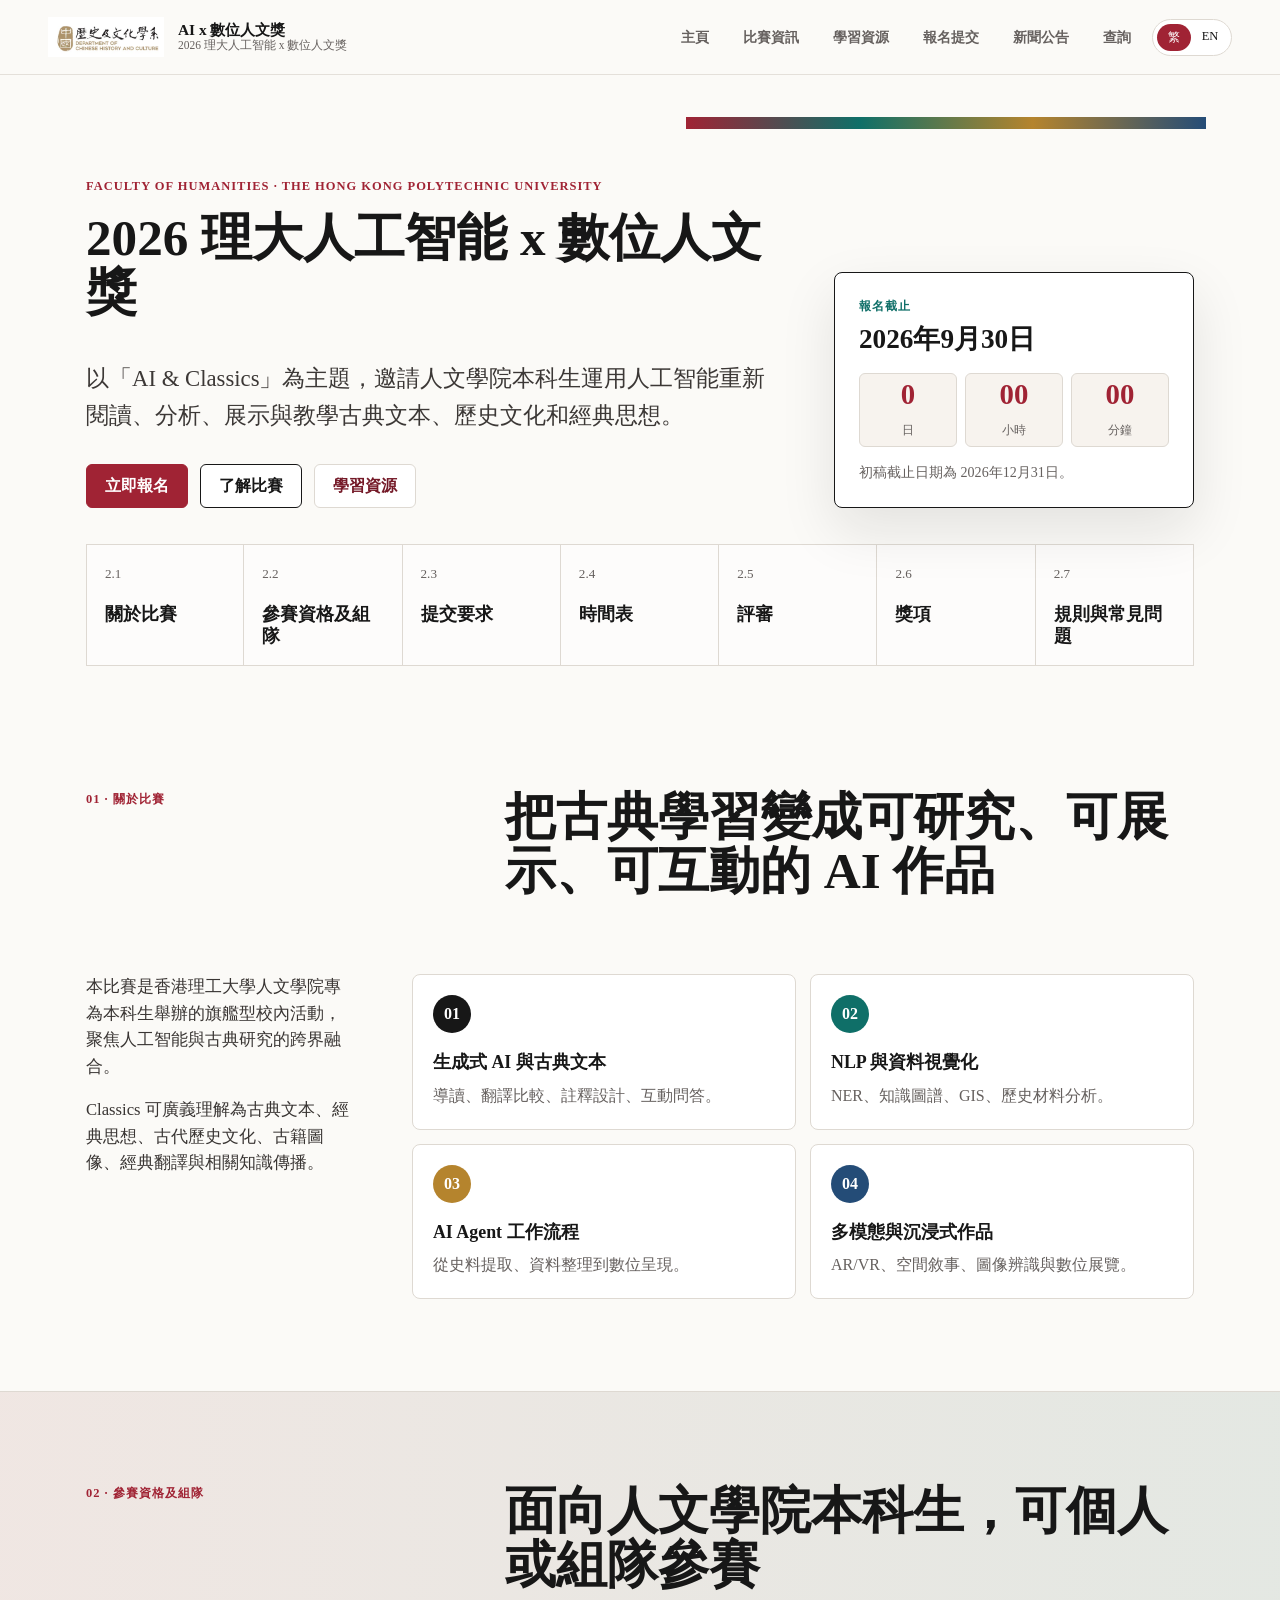
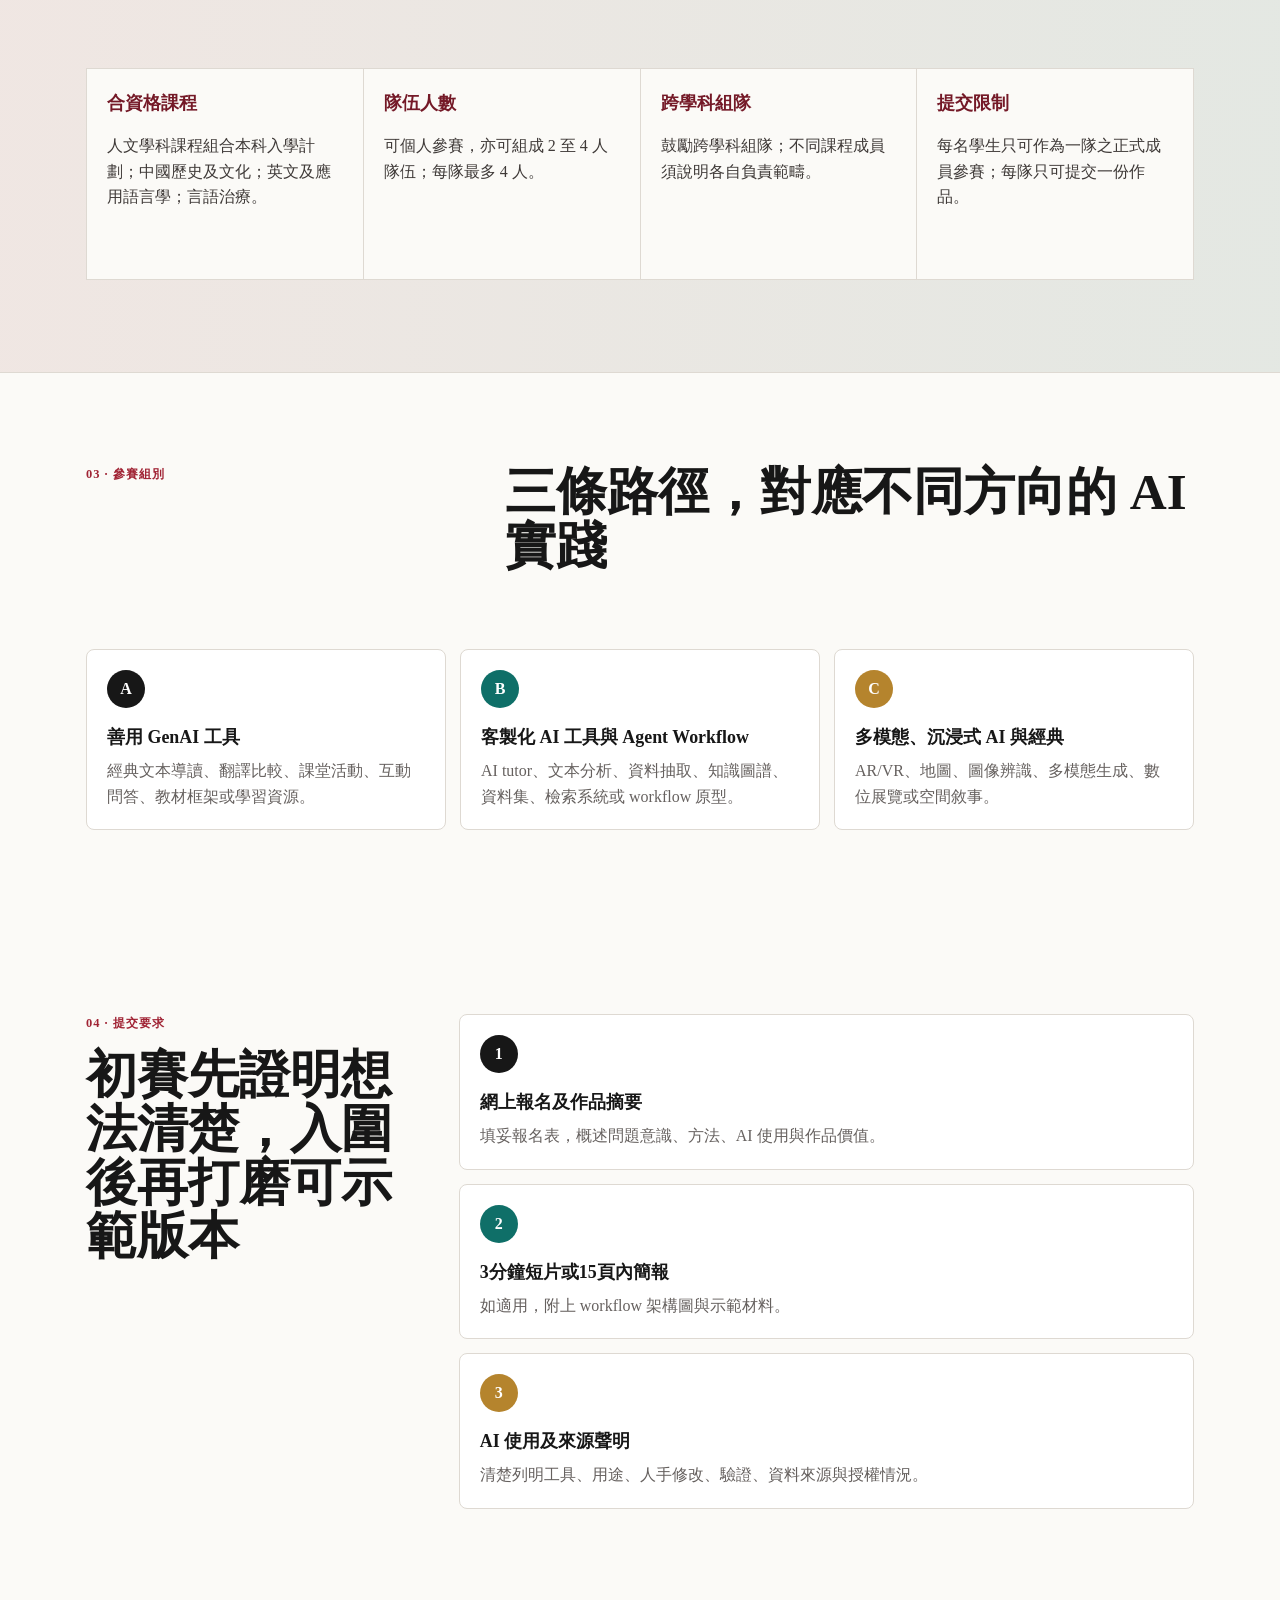
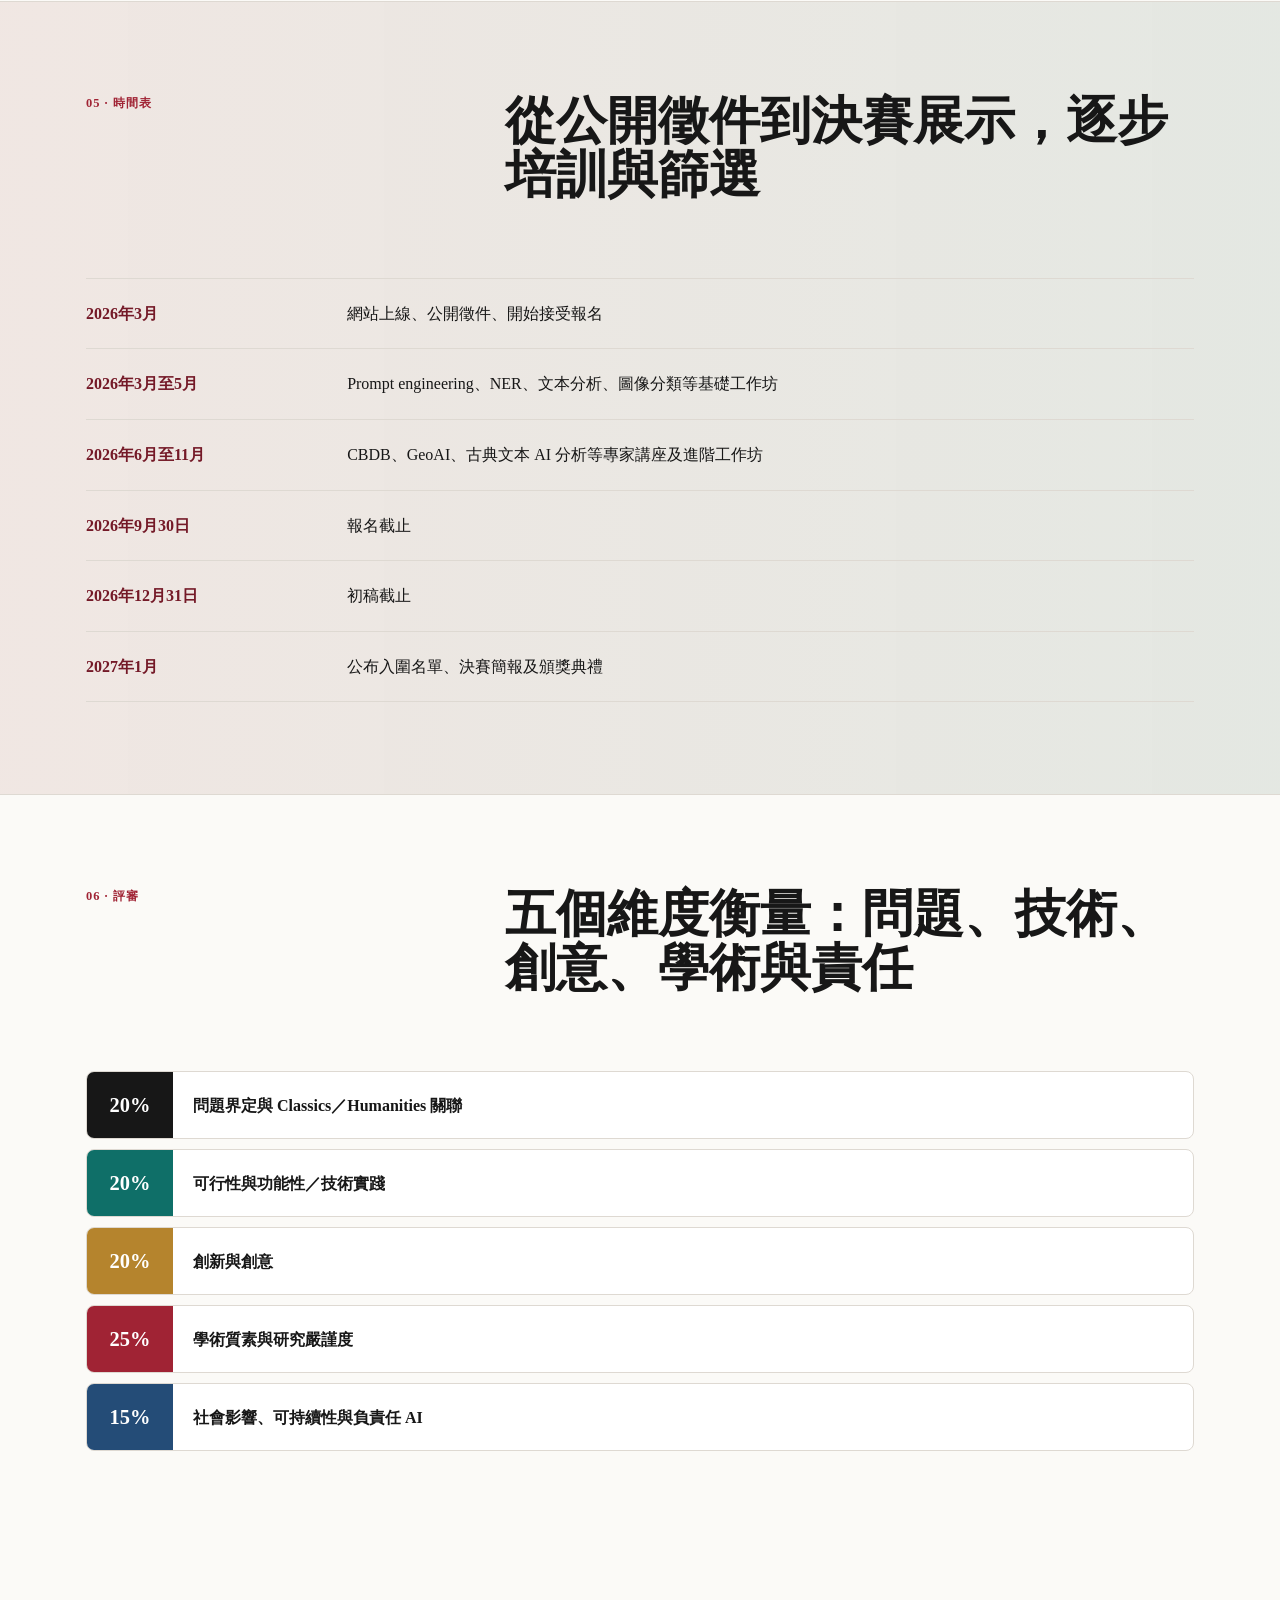
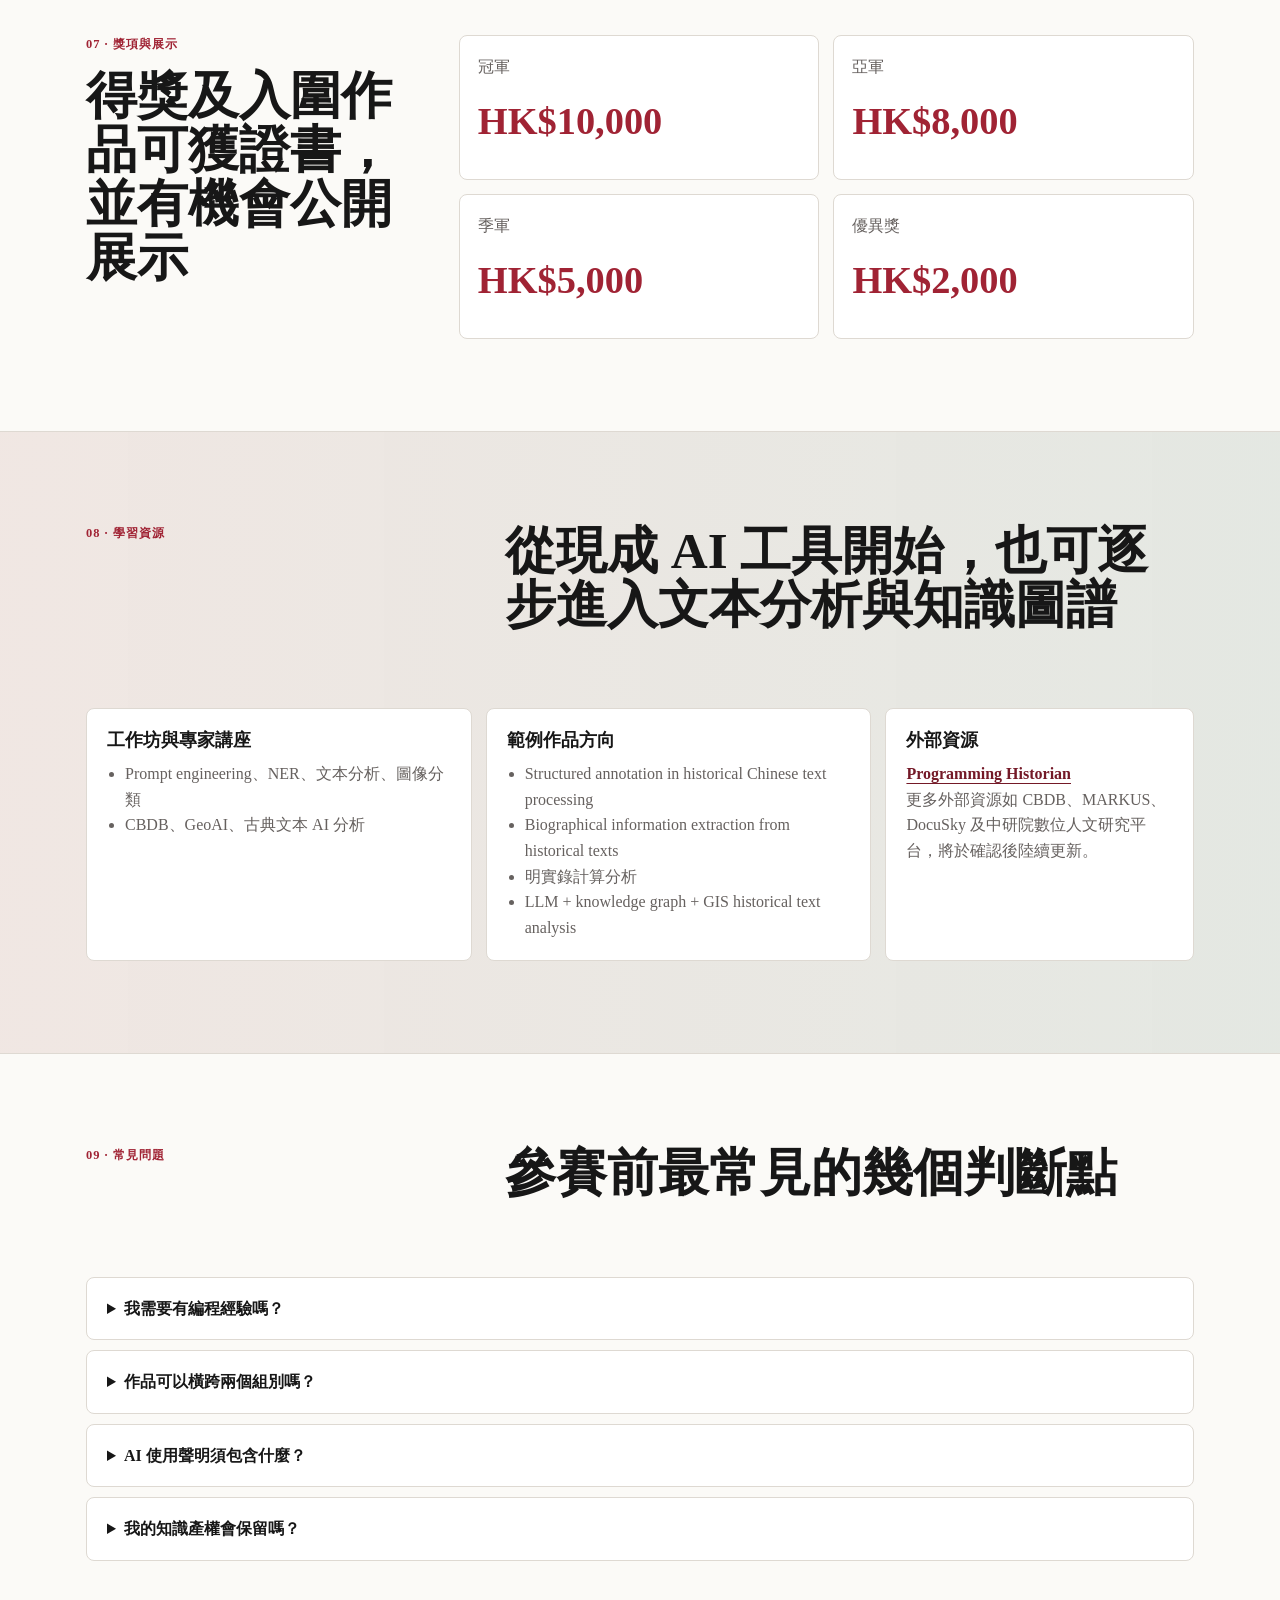
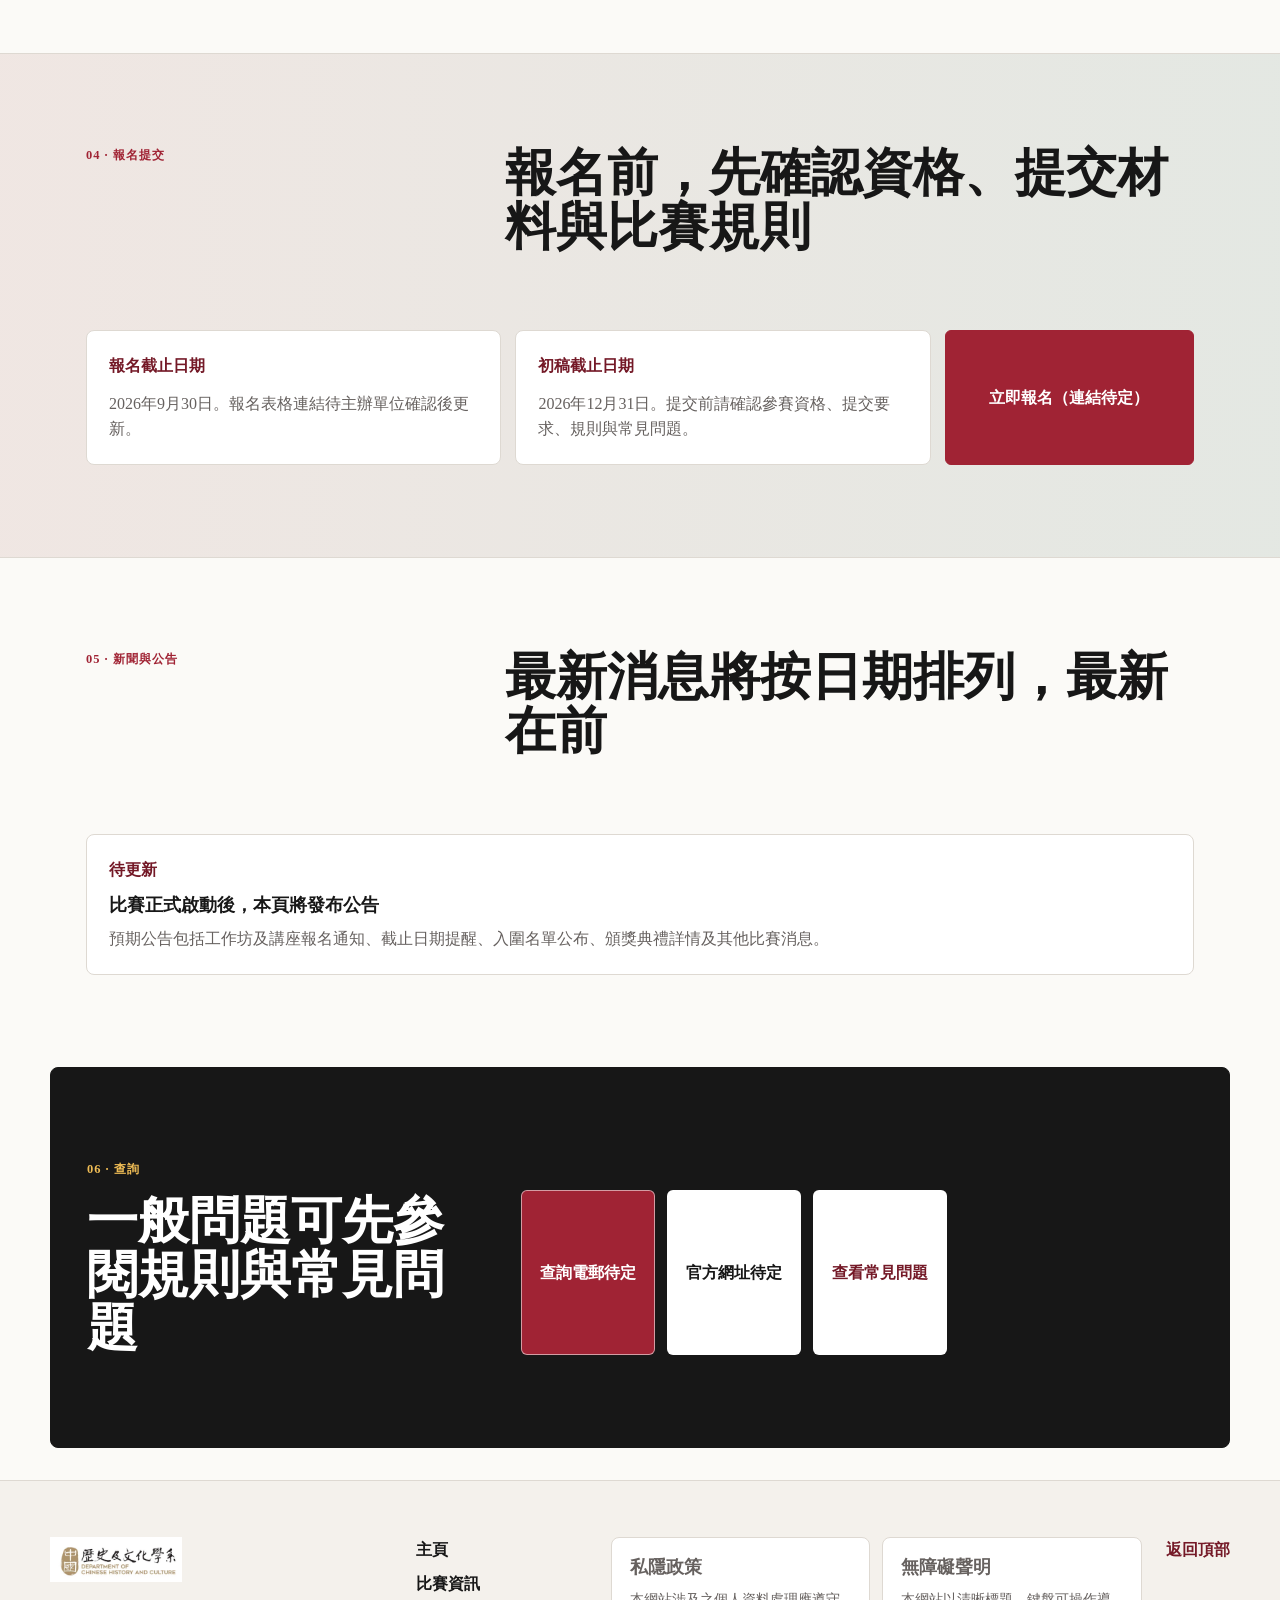
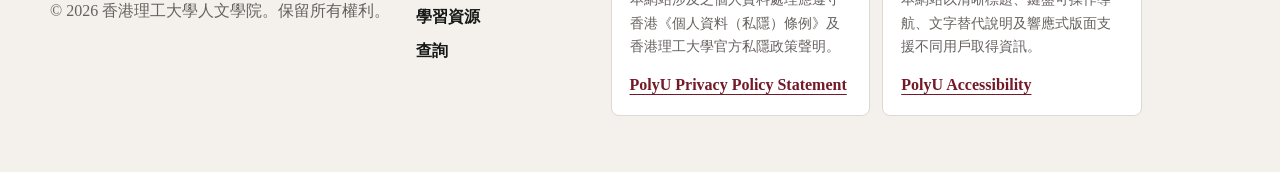
==== index.html @ 92649534 "1" ====
<!doctype html>
<html lang="zh-Hant">
  <head>
    <meta charset="utf-8" />
    <meta name="viewport" content="width=device-width, initial-scale=1" />
    <title>2026 PolyU AI x Digital Humanities Awards</title>
    <meta
      name="description"
      content="Competition information website for the 2026 PolyU AI x Digital Humanities Awards."
    />
    <link rel="stylesheet" href="styles.css" />
  </head>
  <body>
    <a class="skip-link" href="#main-content" data-lang="zh">跳至主要內容</a>
    <a class="skip-link" href="#main-content" data-lang="en">Skip to main content</a>
    <header class="site-header" id="top">
      <a class="brand" href="#top" aria-label="Competition home">
        <img src="assets/chc-logo.png" alt="CHC logo" />
        <span>
          <strong data-lang="zh">AI x 數位人文獎</strong>
          <strong data-lang="en">AI x Digital Humanities Awards</strong>
          <small data-lang="zh">2026 理大人工智能 x 數位人文獎</small>
          <small data-lang="en">2026 PolyU AI x Digital Humanities Awards</small>
        </span>
      </a>

      <button class="menu-toggle" type="button" aria-expanded="false" aria-controls="site-nav">
        <span></span>
        <span></span>
        <span></span>
      </button>

      <nav class="site-nav" id="site-nav" aria-label="Primary navigation">
        <a class="nav-widget" href="#top">
          <span class="nav-label" data-lang="zh">主頁</span>
          <span class="nav-label" data-lang="en">Home</span>
        </a>
        <a class="nav-widget" href="#competition-info">
          <span class="nav-label" data-lang="zh">比賽資訊</span>
          <span class="nav-label" data-lang="en">Competition Info</span>
        </a>
        <a class="nav-widget" href="#resources">
          <span class="nav-label" data-lang="zh">學習資源</span>
          <span class="nav-label" data-lang="en">Resources</span>
        </a>
        <a class="nav-widget" href="#registration">
          <span class="nav-label" data-lang="zh">報名提交</span>
          <span class="nav-label" data-lang="en">Registration</span>
        </a>
        <a class="nav-widget" href="#news">
          <span class="nav-label" data-lang="zh">新聞公告</span>
          <span class="nav-label" data-lang="en">News</span>
        </a>
        <a class="nav-widget" href="#contact">
          <span class="nav-label" data-lang="zh">查詢</span>
          <span class="nav-label" data-lang="en">Contact</span>
        </a>
        <button class="language-toggle" type="button" aria-label="Switch language">
          <span class="active-lang">繁</span>
          <span>EN</span>
        </button>
      </nav>
    </header>

    <main id="main-content">
      <section class="hero" aria-labelledby="hero-title">
        <div class="hero-copy">
          <p class="eyebrow" data-lang="zh">Faculty of Humanities · The Hong Kong Polytechnic University</p>
          <p class="eyebrow" data-lang="en">Faculty of Humanities · The Hong Kong Polytechnic University</p>
          <h2 id="hero-title" data-lang="zh">2026 理大人工智能 x 數位人文獎</h2>
          <h2 id="hero-title-en" data-lang="en">2026 PolyU AI x Digital Humanities Awards</h2>
          <p class="hero-lede" data-lang="zh">
            以「AI & Classics」為主題，邀請人文學院本科生運用人工智能重新閱讀、分析、展示與教學古典文本、歷史文化和經典思想。
          </p>
          <p class="hero-lede" data-lang="en">
            Under the theme "AI & Classics," undergraduate students are invited to reimagine classical texts,
            history, culture, translation and language analysis through artificial intelligence.
          </p>
          <div class="hero-actions" aria-label="Quick actions">
            <a class="button primary" href="#registration" data-lang="zh">立即報名</a>
            <a class="button primary" href="#registration" data-lang="en">Register</a>
            <a class="button" href="#competition-info" data-lang="zh">了解比賽</a>
            <a class="button" href="#competition-info" data-lang="en">Competition Info</a>
            <a class="button ghost" href="#resources" data-lang="zh">學習資源</a>
            <a class="button ghost" href="#resources" data-lang="en">Resources</a>
          </div>
        </div>

        <aside class="deadline-panel" aria-label="Competition deadline">
          <span class="panel-kicker" data-lang="zh">報名截止</span>
          <span class="panel-kicker" data-lang="en">Registration Deadline</span>
          <strong data-lang="zh">2026年9月30日</strong>
          <strong data-lang="en">30 September 2026</strong>
          <div class="countdown" data-deadline="2026-09-30T23:59:59+08:00">
            <span><b data-count="days">--</b><small data-lang="zh">日</small><small data-lang="en">days</small></span>
            <span><b data-count="hours">--</b><small data-lang="zh">小時</small><small data-lang="en">hours</small></span>
            <span><b data-count="minutes">--</b><small data-lang="zh">分鐘</small><small data-lang="en">min</small></span>
          </div>
          <p data-lang="zh">初稿截止日期為 2026年12月31日。</p>
          <p data-lang="en">Draft submission deadline: 31 December 2026.</p>
        </aside>
      </section>

      <section class="quick-map" id="competition-info" aria-label="Competition information index">
        <a href="#about">
          <span>2.1</span>
          <strong data-lang="zh">關於比賽</strong>
          <strong data-lang="en">About</strong>
        </a>
        <a href="#eligibility">
          <span>2.2</span>
          <strong data-lang="zh">參賽資格及組隊</strong>
          <strong data-lang="en">Eligibility & Teams</strong>
        </a>
        <a href="#submit">
          <span>2.3</span>
          <strong data-lang="zh">提交要求</strong>
          <strong data-lang="en">Submission Requirements</strong>
        </a>
        <a href="#timeline">
          <span>2.4</span>
          <strong data-lang="zh">時間表</strong>
          <strong data-lang="en">Timeline</strong>
        </a>
        <a href="#judging">
          <span>2.5</span>
          <strong data-lang="zh">評審</strong>
          <strong data-lang="en">Judging</strong>
        </a>
        <a href="#awards">
          <span>2.6</span>
          <strong data-lang="zh">獎項</strong>
          <strong data-lang="en">Awards</strong>
        </a>
        <a href="#rules">
          <span>2.7</span>
          <strong data-lang="zh">規則與常見問題</strong>
          <strong data-lang="en">Rules & FAQ</strong>
        </a>
      </section>

      <section class="section" id="about">
        <div class="section-heading">
          <p class="eyebrow" data-lang="zh">01 · 關於比賽</p>
          <p class="eyebrow" data-lang="en">01 · About</p>
          <h2 data-lang="zh">把古典學習變成可研究、可展示、可互動的 AI 作品</h2>
          <h2 data-lang="en">Turn classical learning into researchable, demonstrable and interactive AI work</h2>
        </div>
        <div class="two-column">
          <div>
            <p data-lang="zh">
              本比賽是香港理工大學人文學院專為本科生舉辦的旗艦型校內活動，聚焦人工智能與古典研究的跨界融合。
            </p>
            <p data-lang="en">
              This flagship Faculty of Humanities initiative centres on the intersection of artificial intelligence and classical studies.
            </p>
            <p data-lang="zh">
              Classics 可廣義理解為古典文本、經典思想、古代歷史文化、古籍圖像、經典翻譯與相關知識傳播。
            </p>
            <p data-lang="en">
              Classics is understood broadly: classical texts, canonical thought, premodern history and culture, rare-book images,
              translations of classics and related knowledge communication.
            </p>
          </div>
          <div class="direction-grid">
            <article>
              <span>01</span>
              <h3 data-lang="zh">生成式 AI 與古典文本</h3>
              <h3 data-lang="en">GenAI for Classical Texts</h3>
              <p data-lang="zh">導讀、翻譯比較、註釋設計、互動問答。</p>
              <p data-lang="en">Guided reading, translation comparison, annotation and Q&A.</p>
            </article>
            <article>
              <span>02</span>
              <h3 data-lang="zh">NLP 與資料視覺化</h3>
              <h3 data-lang="en">NLP & Data Visualisation</h3>
              <p data-lang="zh">NER、知識圖譜、GIS、歷史材料分析。</p>
              <p data-lang="en">NER, knowledge graphs, GIS and historical data analysis.</p>
            </article>
            <article>
              <span>03</span>
              <h3 data-lang="zh">AI Agent 工作流程</h3>
              <h3 data-lang="en">AI Agent Workflows</h3>
              <p data-lang="zh">從史料提取、資料整理到數位呈現。</p>
              <p data-lang="en">From source extraction and data organisation to digital presentation.</p>
            </article>
            <article>
              <span>04</span>
              <h3 data-lang="zh">多模態與沉浸式作品</h3>
              <h3 data-lang="en">Multimodal & Immersive Work</h3>
              <p data-lang="zh">AR/VR、空間敘事、圖像辨識與數位展覽。</p>
              <p data-lang="en">AR/VR, spatial storytelling, image recognition and digital exhibitions.</p>
            </article>
          </div>
        </div>
      </section>

      <section class="section tinted" id="eligibility">
        <div class="section-heading compact">
          <p class="eyebrow" data-lang="zh">02 · 參賽資格及組隊</p>
          <p class="eyebrow" data-lang="en">02 · Eligibility & Teams</p>
          <h2 data-lang="zh">面向人文學院本科生，可個人或組隊參賽</h2>
          <h2 data-lang="en">Open to Faculty of Humanities undergraduates, individually or in teams</h2>
        </div>
        <div class="info-table">
          <div>
            <strong data-lang="zh">合資格課程</strong>
            <strong data-lang="en">Eligible programmes</strong>
            <p data-lang="zh">人文學科課程組合本科入學計劃；中國歷史及文化；英文及應用語言學；言語治療。</p>
            <p data-lang="en">Bachelor's Degree Scheme in Humanities; BA Chinese History and Culture; BA English and Applied Linguistics; BSc Speech Therapy.</p>
          </div>
          <div>
            <strong data-lang="zh">隊伍人數</strong>
            <strong data-lang="en">Team size</strong>
            <p data-lang="zh">可個人參賽，亦可組成 2 至 4 人隊伍；每隊最多 4 人。</p>
            <p data-lang="en">Individual entries or teams of 2 to 4 members; maximum 4 members per team.</p>
          </div>
          <div>
            <strong data-lang="zh">跨學科組隊</strong>
            <strong data-lang="en">Interdisciplinary teams</strong>
            <p data-lang="zh">鼓勵跨學科組隊；不同課程成員須說明各自負責範疇。</p>
            <p data-lang="en">Strongly encouraged; members from different programmes should state their roles.</p>
          </div>
          <div>
            <strong data-lang="zh">提交限制</strong>
            <strong data-lang="en">Submission limit</strong>
            <p data-lang="zh">每名學生只可作為一隊之正式成員參賽；每隊只可提交一份作品。</p>
            <p data-lang="en">Each student may join only one team, and each team may submit only one entry.</p>
          </div>
        </div>
      </section>

      <section class="section" id="streams">
        <div class="section-heading">
          <p class="eyebrow" data-lang="zh">03 · 參賽組別</p>
          <p class="eyebrow" data-lang="en">03 · Competition Streams</p>
          <h2 data-lang="zh">三條路徑，對應不同方向的 AI 實踐</h2>
          <h2 data-lang="en">Three pathways for different directions of AI practice</h2>
        </div>
        <div class="stream-grid">
          <article>
            <span>A</span>
            <h3 data-lang="zh">善用 GenAI 工具</h3>
            <h3 data-lang="en">Use of GenAI Tools</h3>
            <p data-lang="zh">經典文本導讀、翻譯比較、課堂活動、互動問答、教材框架或學習資源。</p>
            <p data-lang="en">Guided reading, translation exercises, classroom activities, Q&A, instructional frameworks and learning resources.</p>
          </article>
          <article>
            <span>B</span>
            <h3 data-lang="zh">客製化 AI 工具與 Agent Workflow</h3>
            <h3 data-lang="en">Tailored AI Tools & Agent Workflows</h3>
            <p data-lang="zh">AI tutor、文本分析、資料抽取、知識圖譜、資料集、檢索系統或 workflow 原型。</p>
            <p data-lang="en">AI tutors, text-analysis tools, data extraction, knowledge graphs, datasets, retrieval systems and workflow prototypes.</p>
          </article>
          <article>
            <span>C</span>
            <h3 data-lang="zh">多模態、沉浸式 AI 與經典</h3>
            <h3 data-lang="en">Embodied, Spatial & Multimodal AI</h3>
            <p data-lang="zh">AR/VR、地圖、圖像辨識、多模態生成、數位展覽或空間敘事。</p>
            <p data-lang="en">AR/VR, mapping, image recognition, multimodal generation, digital exhibitions and spatial storytelling.</p>
          </article>
        </div>
      </section>

      <section class="section split" id="submit">
        <div class="section-heading">
          <p class="eyebrow" data-lang="zh">04 · 提交要求</p>
          <p class="eyebrow" data-lang="en">04 · Submission</p>
          <h2 data-lang="zh">初賽先證明想法清楚，入圍後再打磨可示範版本</h2>
          <h2 data-lang="en">First prove clarity; shortlisted teams then refine demonstrable versions</h2>
        </div>
        <div class="submission-flow">
          <article>
            <span>1</span>
            <h3 data-lang="zh">網上報名及作品摘要</h3>
            <h3 data-lang="en">Online Application & Abstract</h3>
            <p data-lang="zh">填妥報名表，概述問題意識、方法、AI 使用與作品價值。</p>
            <p data-lang="en">Complete the form and outline the problem, method, AI use and value of the work.</p>
          </article>
          <article>
            <span>2</span>
            <h3 data-lang="zh">3分鐘短片或15頁內簡報</h3>
            <h3 data-lang="en">3-minute Video or 15-page Deck</h3>
            <p data-lang="zh">如適用，附上 workflow 架構圖與示範材料。</p>
            <p data-lang="en">Include a workflow diagram and demonstration materials where applicable.</p>
          </article>
          <article>
            <span>3</span>
            <h3 data-lang="zh">AI 使用及來源聲明</h3>
            <h3 data-lang="en">AI Use & Source Statements</h3>
            <p data-lang="zh">清楚列明工具、用途、人手修改、驗證、資料來源與授權情況。</p>
            <p data-lang="en">Specify tools, purposes, human revision, verification, sources and licensing.</p>
          </article>
        </div>
      </section>

      <section class="section tinted" id="timeline">
        <div class="section-heading compact">
          <p class="eyebrow" data-lang="zh">05 · 時間表</p>
          <p class="eyebrow" data-lang="en">05 · Timeline</p>
          <h2 data-lang="zh">從公開徵件到決賽展示，逐步培訓與篩選</h2>
          <h2 data-lang="en">From call for entries to final demonstration, with staged training and review</h2>
        </div>
        <ol class="timeline">
          <li>
            <time data-lang="zh">2026年3月</time>
            <time data-lang="en">March 2026</time>
            <span data-lang="zh">網站上線、公開徵件、開始接受報名</span>
            <span data-lang="en">Website launch, call for entries and opening of registration</span>
          </li>
          <li>
            <time data-lang="zh">2026年3月至5月</time>
            <time data-lang="en">March - May 2026</time>
            <span data-lang="zh">Prompt engineering、NER、文本分析、圖像分類等基礎工作坊</span>
            <span data-lang="en">Foundational workshops on prompt engineering, NER, text analysis and image classification</span>
          </li>
          <li>
            <time data-lang="zh">2026年6月至11月</time>
            <time data-lang="en">June - November 2026</time>
            <span data-lang="zh">CBDB、GeoAI、古典文本 AI 分析等專家講座及進階工作坊</span>
            <span data-lang="en">Expert talks and advanced workshops on CBDB, GeoAI and AI-based classical text analysis</span>
          </li>
          <li>
            <time data-lang="zh">2026年9月30日</time>
            <time data-lang="en">30 September 2026</time>
            <span data-lang="zh">報名截止</span>
            <span data-lang="en">Registration deadline</span>
          </li>
          <li>
            <time data-lang="zh">2026年12月31日</time>
            <time data-lang="en">31 December 2026</time>
            <span data-lang="zh">初稿截止</span>
            <span data-lang="en">Draft submission deadline</span>
          </li>
          <li>
            <time data-lang="zh">2027年1月</time>
            <time data-lang="en">January 2027</time>
            <span data-lang="zh">公布入圍名單、決賽簡報及頒獎典禮</span>
            <span data-lang="en">Shortlist announcement, final presentations and award ceremony</span>
          </li>
        </ol>
      </section>

      <section class="section" id="judging">
        <div class="section-heading">
          <p class="eyebrow" data-lang="zh">06 · 評審</p>
          <p class="eyebrow" data-lang="en">06 · Judging</p>
          <h2 data-lang="zh">五個維度衡量：問題、技術、創意、學術與責任</h2>
          <h2 data-lang="en">Five dimensions: problem, technology, creativity, scholarship and responsibility</h2>
        </div>
        <div class="criteria-list">
          <div><b>20%</b><span data-lang="zh">問題界定與 Classics／Humanities 關聯</span><span data-lang="en">Problem definition and relevance to Classics / Humanities</span></div>
          <div><b>20%</b><span data-lang="zh">可行性與功能性／技術實踐</span><span data-lang="en">Feasibility, functionality and technical realisation</span></div>
          <div><b>20%</b><span data-lang="zh">創新與創意</span><span data-lang="en">Innovation and creativity</span></div>
          <div><b>25%</b><span data-lang="zh">學術質素與研究嚴謹度</span><span data-lang="en">Scholarly quality and research rigour</span></div>
          <div><b>15%</b><span data-lang="zh">社會影響、可持續性與負責任 AI</span><span data-lang="en">Social impact, sustainability and responsible AI</span></div>
        </div>
      </section>

      <section class="section split" id="awards">
        <div class="section-heading">
          <p class="eyebrow" data-lang="zh">07 · 獎項與展示</p>
          <p class="eyebrow" data-lang="en">07 · Awards & Showcase</p>
          <h2 data-lang="zh">得獎及入圍作品可獲證書，並有機會公開展示</h2>
          <h2 data-lang="en">Prize winners and shortlisted entries receive certificates and showcase opportunities</h2>
        </div>
        <div class="award-strip">
          <div><span data-lang="zh">冠軍</span><span data-lang="en">Champion</span><strong>HK$10,000</strong></div>
          <div><span data-lang="zh">亞軍</span><span data-lang="en">First Runner-up</span><strong>HK$8,000</strong></div>
          <div><span data-lang="zh">季軍</span><span data-lang="en">Second Runner-up</span><strong>HK$5,000</strong></div>
          <div><span data-lang="zh">優異獎</span><span data-lang="en">Outstanding Awards</span><strong>HK$2,000</strong></div>
        </div>
      </section>

      <section class="section tinted" id="resources">
        <div class="section-heading compact">
          <p class="eyebrow" data-lang="zh">08 · 學習資源</p>
          <p class="eyebrow" data-lang="en">08 · Resources</p>
          <h2 data-lang="zh">從現成 AI 工具開始，也可逐步進入文本分析與知識圖譜</h2>
          <h2 data-lang="en">Start with existing AI tools, then move toward text analysis and knowledge graphs</h2>
        </div>
        <div class="resource-layout">
          <div class="resource-block">
            <h3 data-lang="zh">工作坊與專家講座</h3>
            <h3 data-lang="en">Workshops and Expert Talks</h3>
            <ul>
              <li data-lang="zh">Prompt engineering、NER、文本分析、圖像分類</li>
              <li data-lang="en">Prompt engineering, NER, text analysis and image classification</li>
              <li data-lang="zh">CBDB、GeoAI、古典文本 AI 分析</li>
              <li data-lang="en">CBDB, GeoAI and AI-based analysis of classical texts</li>
            </ul>
          </div>
          <div class="resource-block">
            <h3 data-lang="zh">範例作品方向</h3>
            <h3 data-lang="en">Exemplar Project Directions</h3>
            <ul>
              <li>Structured annotation in historical Chinese text processing</li>
              <li>Biographical information extraction from historical texts</li>
              <li data-lang="zh">明實錄計算分析</li>
              <li data-lang="en">Computational Analysis of Ming Shilu</li>
              <li>LLM + knowledge graph + GIS historical text analysis</li>
            </ul>
          </div>
          <div class="resource-block">
            <h3 data-lang="zh">外部資源</h3>
            <h3 data-lang="en">External Resource</h3>
            <a class="text-link" href="https://programminghistorian.org/">Programming Historian</a>
            <p data-lang="zh">更多外部資源如 CBDB、MARKUS、DocuSky 及中研院數位人文研究平台，將於確認後陸續更新。</p>
            <p data-lang="en">More external resources such as CBDB, MARKUS, DocuSky and digital humanities platforms will be added after confirmation.</p>
          </div>
        </div>
      </section>

      <section class="section" id="rules">
        <div class="section-heading">
          <p class="eyebrow" data-lang="zh">09 · 常見問題</p>
          <p class="eyebrow" data-lang="en">09 · FAQ</p>
          <h2 data-lang="zh">參賽前最常見的幾個判斷點</h2>
          <h2 data-lang="en">Common decision points before entering</h2>
        </div>
        <div class="faq-list">
          <details>
            <summary data-lang="zh">我需要有編程經驗嗎？</summary>
            <summary data-lang="en">Do I need programming experience?</summary>
            <p data-lang="zh">毋須具備高階編程能力。參賽者可從 A 組入手，善用現成 GenAI 工具。</p>
            <p data-lang="en">No advanced programming experience is required. Stream A supports effective use of existing GenAI tools.</p>
          </details>
          <details>
            <summary data-lang="zh">作品可以橫跨兩個組別嗎？</summary>
            <summary data-lang="en">Can a project span two streams?</summary>
            <p data-lang="zh">可以，但須在作品摘要中說明主要評審定位。</p>
            <p data-lang="en">Yes, but the project abstract should explain its principal evaluative positioning.</p>
          </details>
          <details>
            <summary data-lang="zh">AI 使用聲明須包含什麼？</summary>
            <summary data-lang="en">What must the AI use statement include?</summary>
            <p data-lang="zh">須列明生成式 AI 工具、用途、生成內容範圍，以及人手修改、驗證與判斷程度。</p>
            <p data-lang="en">It must specify the tools used, purposes, scope of generated content and extent of human revision and verification.</p>
          </details>
          <details>
            <summary data-lang="zh">我的知識產權會保留嗎？</summary>
            <summary data-lang="en">Will my intellectual property be retained?</summary>
            <p data-lang="zh">會。作品著作權及知識產權原則上屬參賽者所有。</p>
            <p data-lang="en">Yes. Copyright and intellectual property in submitted work shall, in principle, remain with the participants.</p>
          </details>
        </div>
      </section>

      <section class="section tinted" id="registration">
        <div class="section-heading compact">
          <p class="eyebrow" data-lang="zh">04 · 報名提交</p>
          <p class="eyebrow" data-lang="en">04 · Registration & Submission</p>
          <h2 data-lang="zh">報名前，先確認資格、提交材料與比賽規則</h2>
          <h2 data-lang="en">Before registering, check eligibility, materials and rules</h2>
        </div>
        <div class="registration-panel">
          <div>
            <strong data-lang="zh">報名截止日期</strong>
            <strong data-lang="en">Registration deadline</strong>
            <p data-lang="zh">2026年9月30日。報名表格連結待主辦單位確認後更新。</p>
            <p data-lang="en">30 September 2026. The registration form link will be updated by the organiser.</p>
          </div>
          <div>
            <strong data-lang="zh">初稿截止日期</strong>
            <strong data-lang="en">Draft deadline</strong>
            <p data-lang="zh">2026年12月31日。提交前請確認參賽資格、提交要求、規則與常見問題。</p>
            <p data-lang="en">31 December 2026. Before submitting, check eligibility, submission requirements, rules and FAQ.</p>
          </div>
          <a class="button primary" href="#" aria-disabled="true" data-lang="zh">立即報名（連結待定）</a>
          <a class="button primary" href="#" aria-disabled="true" data-lang="en">Register Now (TBC)</a>
        </div>
      </section>

      <section class="section" id="news">
        <div class="section-heading">
          <p class="eyebrow" data-lang="zh">05 · 新聞與公告</p>
          <p class="eyebrow" data-lang="en">05 · News & Announcements</p>
          <h2 data-lang="zh">最新消息將按日期排列，最新在前</h2>
          <h2 data-lang="en">Updates will be listed by date, newest first</h2>
        </div>
        <div class="news-list">
          <article>
            <time data-lang="zh">待更新</time>
            <time data-lang="en">To be updated</time>
            <h3 data-lang="zh">比賽正式啟動後，本頁將發布公告</h3>
            <h3 data-lang="en">This page will publish announcements after the competition launch</h3>
            <p data-lang="zh">預期公告包括工作坊及講座報名通知、截止日期提醒、入圍名單公布、頒獎典禮詳情及其他比賽消息。</p>
            <p data-lang="en">Expected updates include workshop registration, deadline reminders, shortlist announcements, award ceremony details and other notices.</p>
          </article>
        </div>
      </section>

      <section class="contact-section" id="contact">
        <div>
          <p class="eyebrow" data-lang="zh">06 · 查詢</p>
          <p class="eyebrow" data-lang="en">06 · Contact & Enquiries</p>
          <h2 data-lang="zh">一般問題可先參閱規則與常見問題</h2>
          <h2 data-lang="en">For general questions, please check Rules & FAQ first</h2>
        </div>
        <div class="contact-actions">
          <a class="button primary" href="#" aria-disabled="true" data-lang="zh">查詢電郵待定</a>
          <a class="button primary" href="#" aria-disabled="true" data-lang="en">Enquiry Email TBC</a>
          <a class="button" href="#" aria-disabled="true" data-lang="zh">官方網址待定</a>
          <a class="button" href="#" aria-disabled="true" data-lang="en">Official Website TBC</a>
          <a class="button ghost" href="#rules" data-lang="zh">查看常見問題</a>
          <a class="button ghost" href="#rules" data-lang="en">View FAQ</a>
        </div>
      </section>
    </main>

    <footer class="site-footer">
      <div class="footer-layout">
        <div>
          <img src="assets/chc-logo.png" alt="CHC logo" />
          <p data-lang="zh">© 2026 香港理工大學人文學院。保留所有權利。</p>
          <p data-lang="en">© 2026 Faculty of Humanities, The Hong Kong Polytechnic University. All Rights Reserved.</p>
        </div>
        <div class="footer-links" aria-label="Footer quick links">
          <a href="#top" data-lang="zh">主頁</a>
          <a href="#competition-info" data-lang="zh">比賽資訊</a>
          <a href="#resources" data-lang="zh">學習資源</a>
          <a href="#contact" data-lang="zh">查詢</a>
          <a href="#top" data-lang="en">Home</a>
          <a href="#competition-info" data-lang="en">Competition Info</a>
          <a href="#resources" data-lang="en">Resources</a>
          <a href="#contact" data-lang="en">Contact</a>
        </div>
        <div class="policy-grid">
          <section class="policy-card" aria-labelledby="privacy-heading">
            <h2 id="privacy-heading" data-lang="zh">私隱政策</h2>
            <h2 id="privacy-heading-en" data-lang="en">Privacy Policy</h2>
            <p data-lang="zh">
              本網站涉及之個人資料處理應遵守香港《個人資料（私隱）條例》及香港理工大學官方私隱政策聲明。
            </p>
            <p data-lang="en">
              Personal data handling should follow Hong Kong's Personal Data (Privacy) Ordinance and PolyU's official Privacy Policy Statement.
            </p>
            <a class="text-link" href="https://www.polyu.edu.hk/privacy-policy-statement/">PolyU Privacy Policy Statement</a>
          </section>
          <section class="policy-card" aria-labelledby="accessibility-heading">
            <h2 id="accessibility-heading" data-lang="zh">無障礙聲明</h2>
            <h2 id="accessibility-heading-en" data-lang="en">Accessibility Statement</h2>
            <p data-lang="zh">
              本網站以清晰標題、鍵盤可操作導航、文字替代說明及響應式版面支援不同用戶取得資訊。
            </p>
            <p data-lang="en">
              The site supports access through clear headings, keyboard-operable navigation, image text alternatives and responsive layouts.
            </p>
            <a class="text-link" href="https://www.polyu.edu.hk/accessibility/">PolyU Accessibility</a>
          </section>
        </div>
        <a href="#top" class="back-to-top" data-lang="zh">返回頂部</a>
        <a href="#top" class="back-to-top" data-lang="en">Back to top</a>
      </div>
    </footer>

    <script src="script.js"></script>
  </body>
</html>
---- styles.css ----
:root {
  --ink: #171717;
  --muted: #66615f;
  --line: #ded9d2;
  --paper: #fbfaf7;
  --white: #ffffff;
  --red: #a02334;
  --red-dark: #741927;
  --jade: #0f6f68;
  --gold: #b5842d;
  --blue: #244c77;
  --shadow: 0 22px 55px rgba(23, 23, 23, 0.1);
  --max: 1180px;
}

* {
  box-sizing: border-box;
}

html {
  scroll-behavior: smooth;
}

[id] {
  scroll-margin-top: 92px;
}

.skip-link {
  position: fixed;
  top: 10px;
  left: 10px;
  z-index: 100;
  padding: 10px 14px;
  border-radius: 6px;
  background: var(--ink);
  color: var(--white);
  font-weight: 700;
  transform: translateY(-150%);
}

.skip-link:focus {
  transform: translateY(0);
}

body {
  margin: 0;
  color: var(--ink);
  background: var(--paper);
  font-family: "Iowan Old Style", "Palatino Linotype", "Hiragino Mincho ProN", "Songti TC", Georgia, serif;
  line-height: 1.6;
}

body[data-language="en"] [data-lang="zh"],
body:not([data-language="en"]) [data-lang="en"] {
  display: none !important;
}

a {
  color: inherit;
  text-decoration: none;
}

a:focus-visible,
button:focus-visible,
summary:focus-visible {
  outline: 3px solid rgba(15, 111, 104, 0.42);
  outline-offset: 3px;
}

img {
  max-width: 100%;
  display: block;
}

.site-header {
  position: sticky;
  top: 0;
  z-index: 20;
  display: flex;
  align-items: center;
  justify-content: space-between;
  gap: 24px;
  padding: 16px clamp(18px, 4vw, 48px);
  border-bottom: 1px solid rgba(222, 217, 210, 0.78);
  background: rgba(251, 250, 247, 0.93);
  backdrop-filter: blur(16px);
}

.brand {
  display: flex;
  align-items: center;
  gap: 14px;
  min-width: 260px;
}

.brand img {
  width: 116px;
  height: auto;
}

.brand span {
  display: grid;
  line-height: 1.2;
}

.brand strong {
  font-size: 0.96rem;
}

.brand small {
  color: var(--muted);
  font-size: 0.72rem;
}

.site-nav {
  display: flex;
  align-items: center;
  justify-content: flex-end;
  gap: 8px;
  flex: 1;
  min-width: 0;
  font-size: 0.92rem;
}

.site-nav a {
  white-space: nowrap;
}

.site-nav a:hover,
.site-nav a:focus-visible {
  color: var(--red);
}

.nav-widget {
  display: inline-flex;
  align-items: center;
  min-height: 42px;
  padding: 8px 12px;
  border: 1px solid transparent;
  border-radius: 999px;
  color: var(--muted);
  transition:
    background 160ms ease,
    border-color 160ms ease,
    box-shadow 160ms ease,
    transform 160ms ease;
}

.nav-widget:hover,
.nav-widget:focus-visible {
  border-color: rgba(160, 35, 52, 0.22);
  background: var(--white);
  box-shadow: 0 10px 26px rgba(23, 23, 23, 0.08);
  transform: translateY(-1px);
}

.nav-label {
  font-size: 0.88rem;
  font-weight: 700;
  line-height: 1;
}

.language-toggle,
.menu-toggle {
  border: 1px solid var(--line);
  background: var(--white);
  color: var(--ink);
  cursor: pointer;
}

.language-toggle {
  display: inline-flex;
  gap: 2px;
  padding: 4px;
  border-radius: 999px;
  font-family: inherit;
}

.language-toggle span {
  min-width: 34px;
  padding: 5px 8px;
  border-radius: 999px;
  text-align: center;
  font-size: 0.78rem;
}

.language-toggle .active-lang {
  color: var(--white);
  background: var(--red);
}

.menu-toggle {
  display: none;
  width: 42px;
  height: 42px;
  border-radius: 999px;
  place-items: center;
  padding: 9px;
}

.menu-toggle span {
  display: block;
  width: 18px;
  height: 2px;
  margin: 3px auto;
  background: var(--ink);
}

.hero {
  position: relative;
  display: grid;
  grid-template-columns: minmax(0, 1fr) 360px;
  gap: clamp(28px, 5vw, 72px);
  max-width: var(--max);
  margin: 0 auto;
  padding: clamp(56px, 8vw, 112px) clamp(18px, 4vw, 36px) 36px;
}

.hero::before {
  content: "";
  position: absolute;
  inset: 42px 24px auto auto;
  width: min(42vw, 520px);
  height: 12px;
  background: linear-gradient(90deg, var(--red), var(--jade), var(--gold), var(--blue));
}

.eyebrow {
  margin: 0 0 14px;
  color: var(--red);
  font-size: 0.78rem;
  font-weight: 700;
  letter-spacing: 0.08em;
  text-transform: uppercase;
}

h1,
h2,
h3,
p {
  margin-top: 0;
}

h1 {
  max-width: 850px;
  margin-bottom: 24px;
  font-size: clamp(3rem, 8vw, 7.6rem);
  line-height: 0.96;
  font-weight: 700;
}

.hero-lede {
  max-width: 760px;
  color: #3c3836;
  font-size: clamp(1.08rem, 1.8vw, 1.42rem);
}

.hero-actions,
.contact-actions {
  display: flex;
  flex-wrap: wrap;
  gap: 12px;
  margin-top: 30px;
}

.button {
  display: inline-flex;
  align-items: center;
  justify-content: center;
  min-height: 44px;
  padding: 11px 18px;
  border: 1px solid var(--ink);
  border-radius: 6px;
  background: var(--white);
  color: var(--ink);
  font-weight: 700;
  line-height: 1.2;
}

.button:hover,
.button:focus-visible {
  transform: translateY(-1px);
  box-shadow: 0 12px 28px rgba(23, 23, 23, 0.12);
}

.button.primary {
  border-color: var(--red);
  background: var(--red);
  color: var(--white);
}

.button.ghost {
  border-color: var(--line);
  color: var(--red-dark);
}

.button[aria-disabled="true"] {
  cursor: not-allowed;
}

.deadline-panel {
  align-self: end;
  padding: 24px;
  border: 1px solid var(--ink);
  border-radius: 8px;
  background: var(--white);
  box-shadow: var(--shadow);
}

.panel-kicker {
  display: block;
  color: var(--jade);
  font-size: 0.78rem;
  font-weight: 700;
  letter-spacing: 0.08em;
  text-transform: uppercase;
}

.deadline-panel > strong {
  display: block;
  margin: 7px 0 18px;
  font-size: 1.7rem;
  line-height: 1.12;
}

.deadline-panel p {
  margin: 14px 0 0;
  color: var(--muted);
  font-size: 0.88rem;
}

.countdown {
  display: grid;
  grid-template-columns: repeat(3, 1fr);
  gap: 8px;
}

.countdown span {
  display: grid;
  min-height: 74px;
  place-items: center;
  border: 1px solid var(--line);
  border-radius: 6px;
  background: #f7f3ee;
}

.countdown b {
  color: var(--red);
  font-size: 1.8rem;
  line-height: 1;
}

.countdown small {
  color: var(--muted);
  font-size: 0.72rem;
}

.quick-map {
  display: grid;
  grid-template-columns: repeat(7, minmax(0, 1fr));
  max-width: var(--max);
  margin: 0 auto 32px;
  padding: 0 clamp(18px, 4vw, 36px);
}

.quick-map a {
  min-height: 112px;
  padding: 18px;
  border-top: 1px solid var(--line);
  border-right: 1px solid var(--line);
  border-bottom: 1px solid var(--line);
  background: rgba(255, 255, 255, 0.58);
}

.quick-map a:first-child {
  border-left: 1px solid var(--line);
}

.quick-map span {
  display: block;
  color: var(--muted);
  font-size: 0.82rem;
}

.quick-map strong {
  display: block;
  margin-top: 20px;
  font-size: clamp(0.92rem, 1.4vw, 1.16rem);
  line-height: 1.2;
}

.section,
.contact-section {
  max-width: var(--max);
  margin: 0 auto;
  padding: clamp(56px, 8vw, 92px) clamp(18px, 4vw, 36px);
}

.section.tinted {
  max-width: none;
  margin: 0;
  padding-inline: max(clamp(18px, 4vw, 36px), calc((100vw - var(--max)) / 2 + 36px));
  border-block: 1px solid var(--line);
  background:
    linear-gradient(90deg, rgba(160, 35, 52, 0.05), rgba(15, 111, 104, 0.07)),
    #f4f1ec;
}

.section-heading {
  display: grid;
  grid-template-columns: minmax(190px, 0.34fr) minmax(0, 0.66fr);
  gap: clamp(24px, 5vw, 64px);
  margin-bottom: 34px;
}

.section-heading.compact {
  max-width: var(--max);
}

h2 {
  font-size: clamp(2rem, 4vw, 4.2rem);
  line-height: 1.05;
}

h3 {
  margin-bottom: 9px;
  font-size: 1.12rem;
  line-height: 1.28;
}

.two-column {
  display: grid;
  grid-template-columns: minmax(240px, 0.34fr) 1fr;
  gap: clamp(24px, 5vw, 60px);
}

.two-column > div:first-child {
  color: #393533;
  font-size: 1.04rem;
}

.direction-grid,
.stream-grid,
.resource-layout {
  display: grid;
  grid-template-columns: repeat(2, minmax(0, 1fr));
  gap: 14px;
}

.direction-grid article,
.stream-grid article,
.resource-block,
.submission-flow article {
  padding: 20px;
  border: 1px solid var(--line);
  border-radius: 8px;
  background: var(--white);
}

.direction-grid article span,
.stream-grid article span,
.submission-flow article span {
  display: inline-grid;
  width: 38px;
  height: 38px;
  margin-bottom: 18px;
  place-items: center;
  border-radius: 999px;
  background: var(--ink);
  color: var(--white);
  font-weight: 700;
}

.direction-grid article:nth-child(2) span,
.stream-grid article:nth-child(2) span,
.submission-flow article:nth-child(2) span {
  background: var(--jade);
}

.direction-grid article:nth-child(3) span,
.stream-grid article:nth-child(3) span,
.submission-flow article:nth-child(3) span {
  background: var(--gold);
}

.direction-grid article:nth-child(4) span {
  background: var(--blue);
}

.direction-grid p,
.stream-grid p,
.resource-block p,
.submission-flow p {
  margin-bottom: 0;
  color: var(--muted);
}

.info-table {
  display: grid;
  grid-template-columns: repeat(4, 1fr);
  max-width: var(--max);
  gap: 1px;
  border: 1px solid var(--line);
  background: var(--line);
}

.info-table div {
  min-height: 210px;
  padding: 20px;
  background: var(--paper);
}

.info-table strong {
  display: block;
  margin-bottom: 16px;
  color: var(--red-dark);
  font-size: 1.1rem;
}

.info-table p {
  margin-bottom: 0;
  color: #3f3a38;
}

.stream-grid {
  grid-template-columns: repeat(3, 1fr);
}

.split {
  display: grid;
  grid-template-columns: minmax(260px, 0.42fr) 1fr;
  gap: clamp(28px, 5vw, 70px);
  align-items: start;
}

.split .section-heading {
  display: block;
  margin-bottom: 0;
}

.submission-flow {
  display: grid;
  gap: 14px;
}

.registration-panel,
.news-list {
  display: grid;
  max-width: var(--max);
  gap: 14px;
}

.registration-panel {
  grid-template-columns: 1fr 1fr minmax(220px, 0.6fr);
  align-items: stretch;
}

.registration-panel > div,
.news-list article {
  padding: 22px;
  border: 1px solid var(--line);
  border-radius: 8px;
  background: var(--white);
}

.registration-panel strong,
.news-list time {
  display: block;
  margin-bottom: 12px;
  color: var(--red-dark);
  font-weight: 700;
}

.registration-panel p,
.news-list p {
  margin-bottom: 0;
  color: var(--muted);
}

.registration-panel .button {
  min-height: 100%;
  text-align: center;
}

.timeline {
  display: grid;
  max-width: var(--max);
  margin: 0;
  padding: 0;
  list-style: none;
  border-top: 1px solid var(--line);
}

.timeline li {
  display: grid;
  grid-template-columns: minmax(180px, 0.28fr) 1fr;
  gap: 24px;
  padding: 22px 0;
  border-bottom: 1px solid var(--line);
}

.timeline time {
  color: var(--red-dark);
  font-weight: 700;
}

.criteria-list {
  display: grid;
  gap: 10px;
}

.criteria-list div {
  display: grid;
  grid-template-columns: 86px 1fr;
  align-items: center;
  min-height: 68px;
  border: 1px solid var(--line);
  border-radius: 8px;
  background: var(--white);
  overflow: hidden;
}

.criteria-list b {
  display: grid;
  height: 100%;
  place-items: center;
  background: var(--ink);
  color: var(--white);
  font-size: 1.28rem;
}

.criteria-list div:nth-child(2) b {
  background: var(--jade);
}

.criteria-list div:nth-child(3) b {
  background: var(--gold);
}

.criteria-list div:nth-child(4) b {
  background: var(--red);
}

.criteria-list div:nth-child(5) b {
  background: var(--blue);
}

.criteria-list span {
  padding: 16px 20px;
  font-weight: 700;
}

.award-strip {
  display: grid;
  grid-template-columns: repeat(2, 1fr);
  gap: 14px;
}

.award-strip div {
  min-height: 145px;
  padding: 18px;
  border: 1px solid var(--line);
  border-radius: 8px;
  background: var(--white);
}

.award-strip span {
  display: block;
  color: var(--muted);
}

.award-strip strong {
  display: block;
  margin-top: 22px;
  color: var(--red);
  font-size: clamp(1.8rem, 3vw, 3rem);
  line-height: 1;
}

.resource-layout {
  max-width: var(--max);
  grid-template-columns: 1fr 1fr 0.8fr;
}

.resource-block ul {
  margin: 0;
  padding-left: 18px;
  color: var(--muted);
}

.text-link {
  display: inline-block;
  color: var(--red-dark);
  font-weight: 700;
  text-decoration: underline;
  text-underline-offset: 4px;
}

.faq-list {
  display: grid;
  gap: 10px;
}

details {
  border: 1px solid var(--line);
  border-radius: 8px;
  background: var(--white);
}

summary {
  cursor: pointer;
  padding: 18px 20px;
  color: var(--ink);
  font-weight: 700;
}

details p {
  margin: 0;
  padding: 0 20px 20px;
  color: var(--muted);
}

.contact-section {
  display: grid;
  grid-template-columns: minmax(260px, 0.55fr) 1fr;
  gap: clamp(28px, 5vw, 70px);
  margin-bottom: 32px;
  border: 1px solid var(--ink);
  border-radius: 8px;
  background: var(--ink);
  color: var(--white);
}

.contact-section .eyebrow {
  color: #f0bd55;
}

.contact-section h2 {
  margin-bottom: 0;
  font-size: clamp(2rem, 4vw, 3.9rem);
}

.contact-section .button {
  border-color: rgba(255, 255, 255, 0.55);
}

.site-footer {
  padding: clamp(32px, 5vw, 56px) clamp(18px, 4vw, 48px);
  color: var(--muted);
  border-top: 1px solid var(--line);
  background: #f4f1ec;
}

.back-to-top {
  color: var(--red-dark);
  font-weight: 700;
}

.footer-layout {
  display: grid;
  grid-template-columns: minmax(200px, 0.9fr) minmax(150px, 0.45fr) minmax(360px, 1.4fr) auto;
  gap: 24px;
  align-items: start;
  max-width: var(--max);
  margin: 0 auto;
}

.footer-layout img {
  width: 132px;
  margin-bottom: 16px;
}

.footer-layout p {
  margin-bottom: 0;
}

.footer-links {
  display: grid;
  gap: 8px;
}

.footer-links a {
  font-weight: 700;
  color: var(--ink);
}

.policy-grid {
  display: grid;
  grid-template-columns: repeat(2, minmax(0, 1fr));
  gap: 12px;
}

.policy-card {
  padding: 18px;
  border: 1px solid var(--line);
  border-radius: 8px;
  background: var(--white);
}

.policy-card h2 {
  margin-bottom: 10px;
  font-size: 1.12rem;
  line-height: 1.25;
}

.policy-card p {
  margin-bottom: 14px;
  color: var(--muted);
  font-size: 0.9rem;
}

@media (max-width: 940px) {
  .menu-toggle {
    display: block;
  }

  .site-nav {
    position: absolute;
    inset: 74px 12px auto 12px;
    display: none;
    flex-direction: column;
    align-items: stretch;
    padding: 18px;
    border: 1px solid var(--line);
    border-radius: 8px;
    background: var(--white);
    box-shadow: var(--shadow);
  }

  .site-nav.is-open {
    display: flex;
  }

  .site-nav a {
    padding: 7px 9px 7px 7px;
  }

  .nav-widget {
    width: 100%;
    border-color: var(--line);
    border-radius: 8px;
  }

  .hero,
  .two-column,
  .split,
  .contact-section {
    grid-template-columns: 1fr;
  }

  .deadline-panel {
    align-self: stretch;
  }

  .quick-map,
  .info-table,
  .stream-grid,
  .resource-layout,
  .registration-panel,
  .footer-layout {
    grid-template-columns: repeat(2, 1fr);
  }

  .policy-grid {
    grid-template-columns: 1fr;
  }

  .section-heading {
    grid-template-columns: 1fr;
    gap: 10px;
  }
}

@media (max-width: 640px) {
  .site-header {
    padding-inline: 14px;
  }

  .brand {
    min-width: 0;
  }

  .brand img {
    width: 92px;
  }

  .brand small {
    display: none;
  }

  .hero {
    padding-top: 48px;
  }

  .hero::before {
    inset: 24px 18px auto 18px;
    width: auto;
  }

  h1 {
    font-size: clamp(2.75rem, 16vw, 4.8rem);
  }

  .quick-map,
  .direction-grid,
  .info-table,
  .stream-grid,
  .timeline li,
  .award-strip,
  .resource-layout,
  .registration-panel,
  .footer-layout {
    grid-template-columns: 1fr;
  }

  .quick-map a,
  .quick-map a:first-child {
    border: 1px solid var(--line);
    border-bottom: 0;
  }

  .quick-map a:last-child {
    border-bottom: 1px solid var(--line);
  }

  .countdown {
    grid-template-columns: 1fr;
  }

  .hero-actions,
  .contact-actions {
    display: grid;
  }

  .button {
    width: 100%;
  }

  .criteria-list div {
    grid-template-columns: 72px 1fr;
  }

  .registration-panel .button {
    min-height: 54px;
  }
}
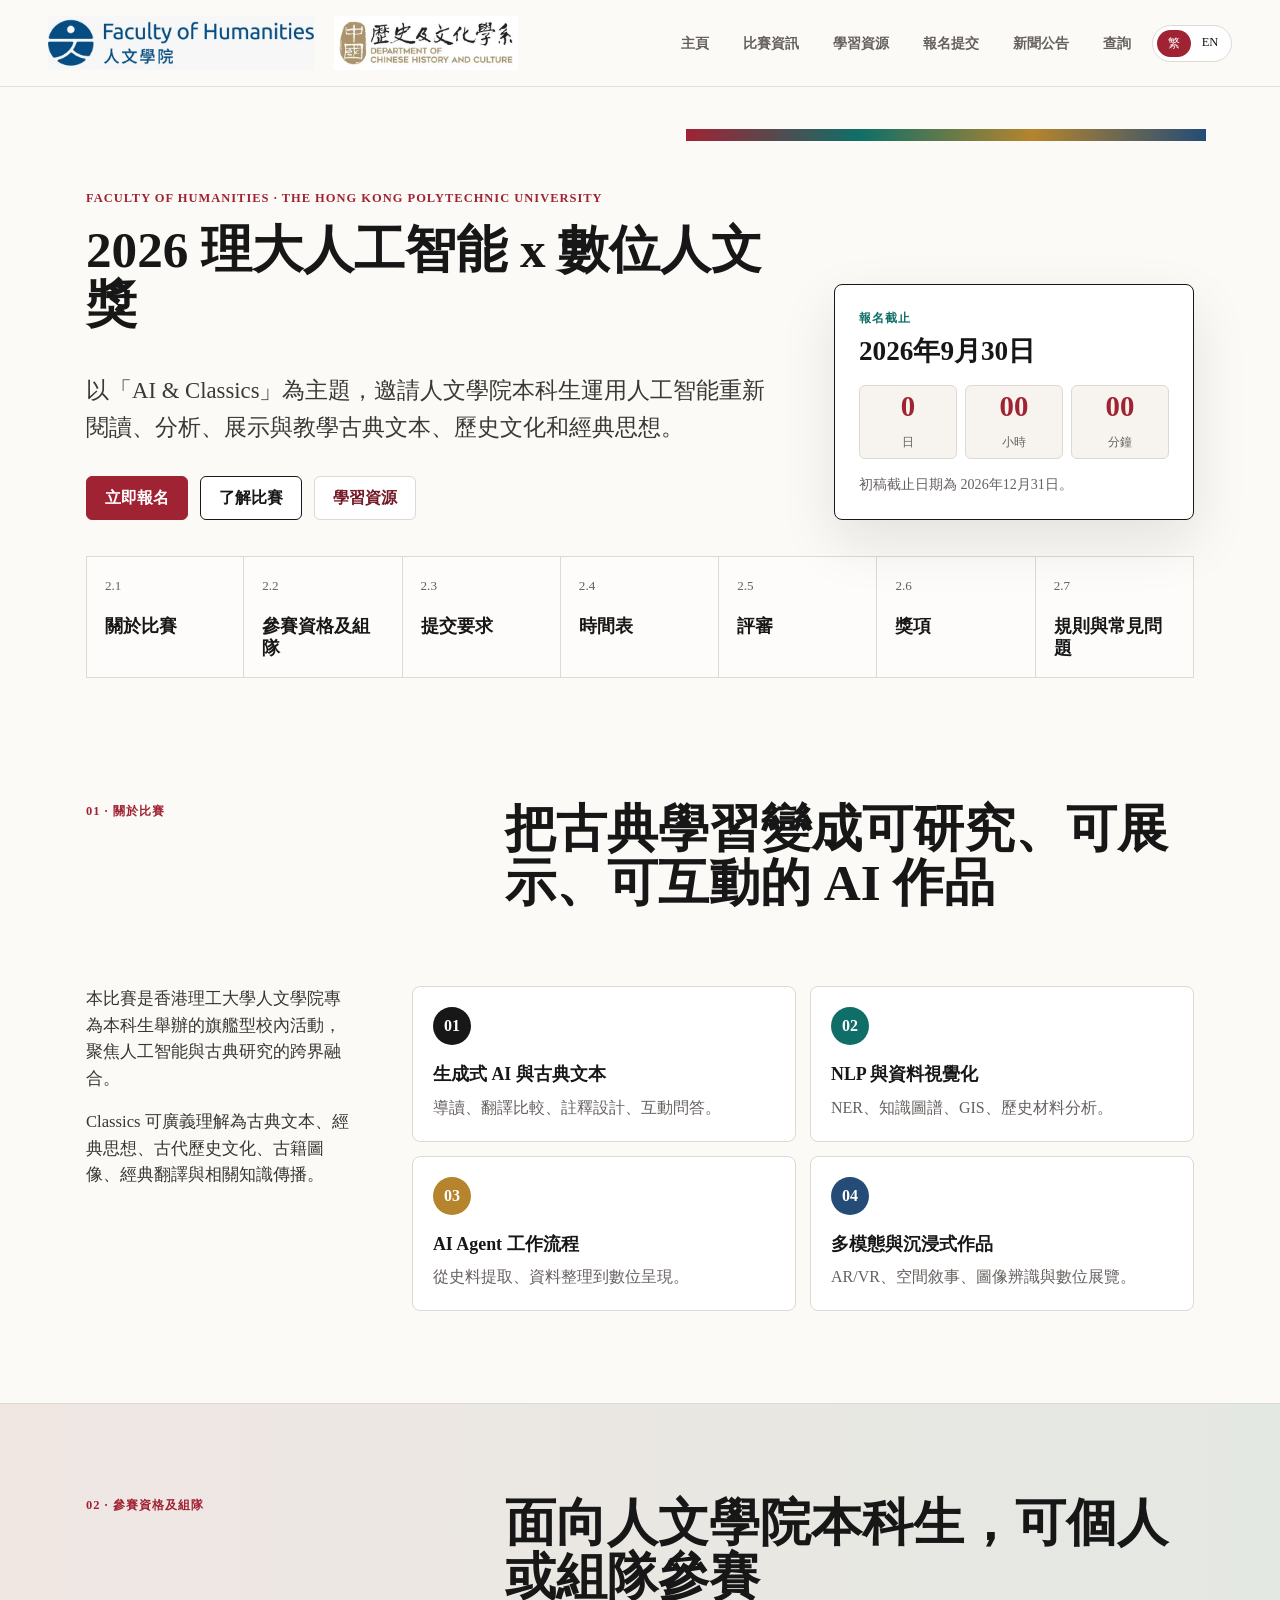
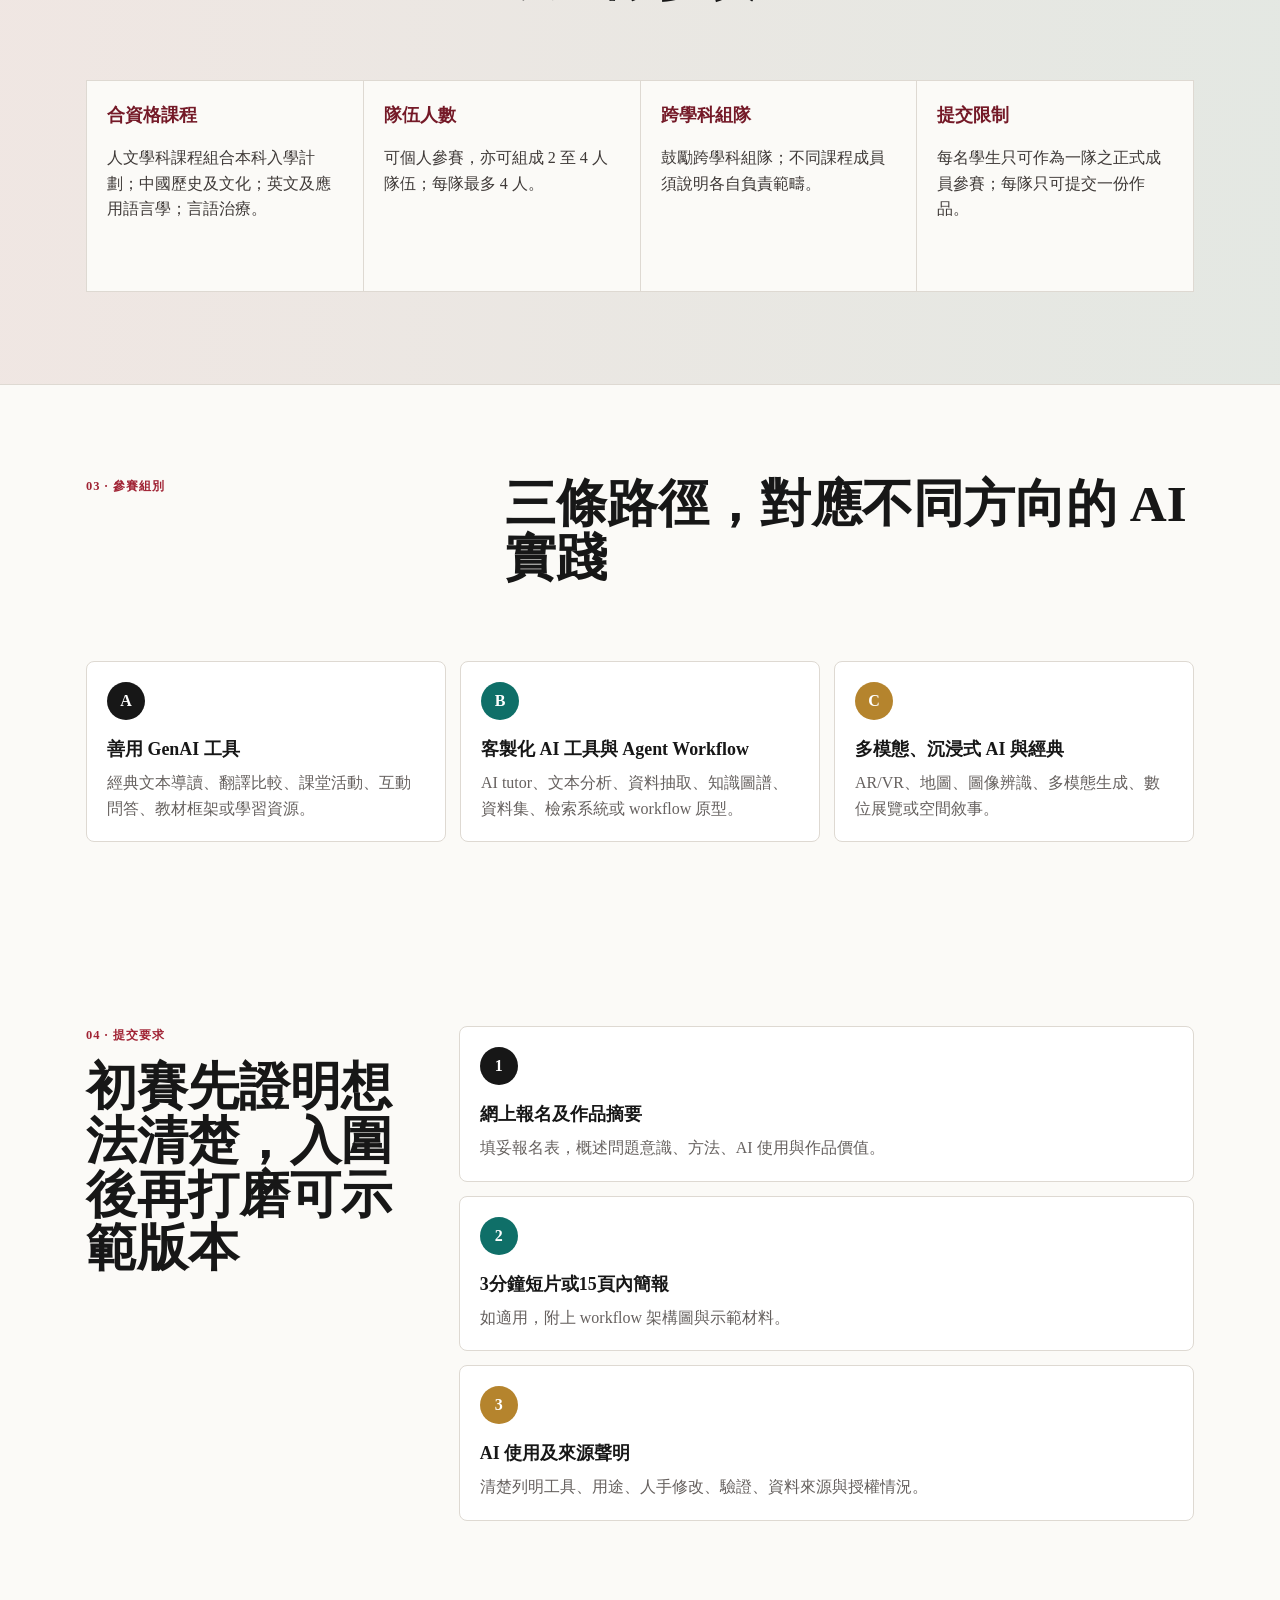
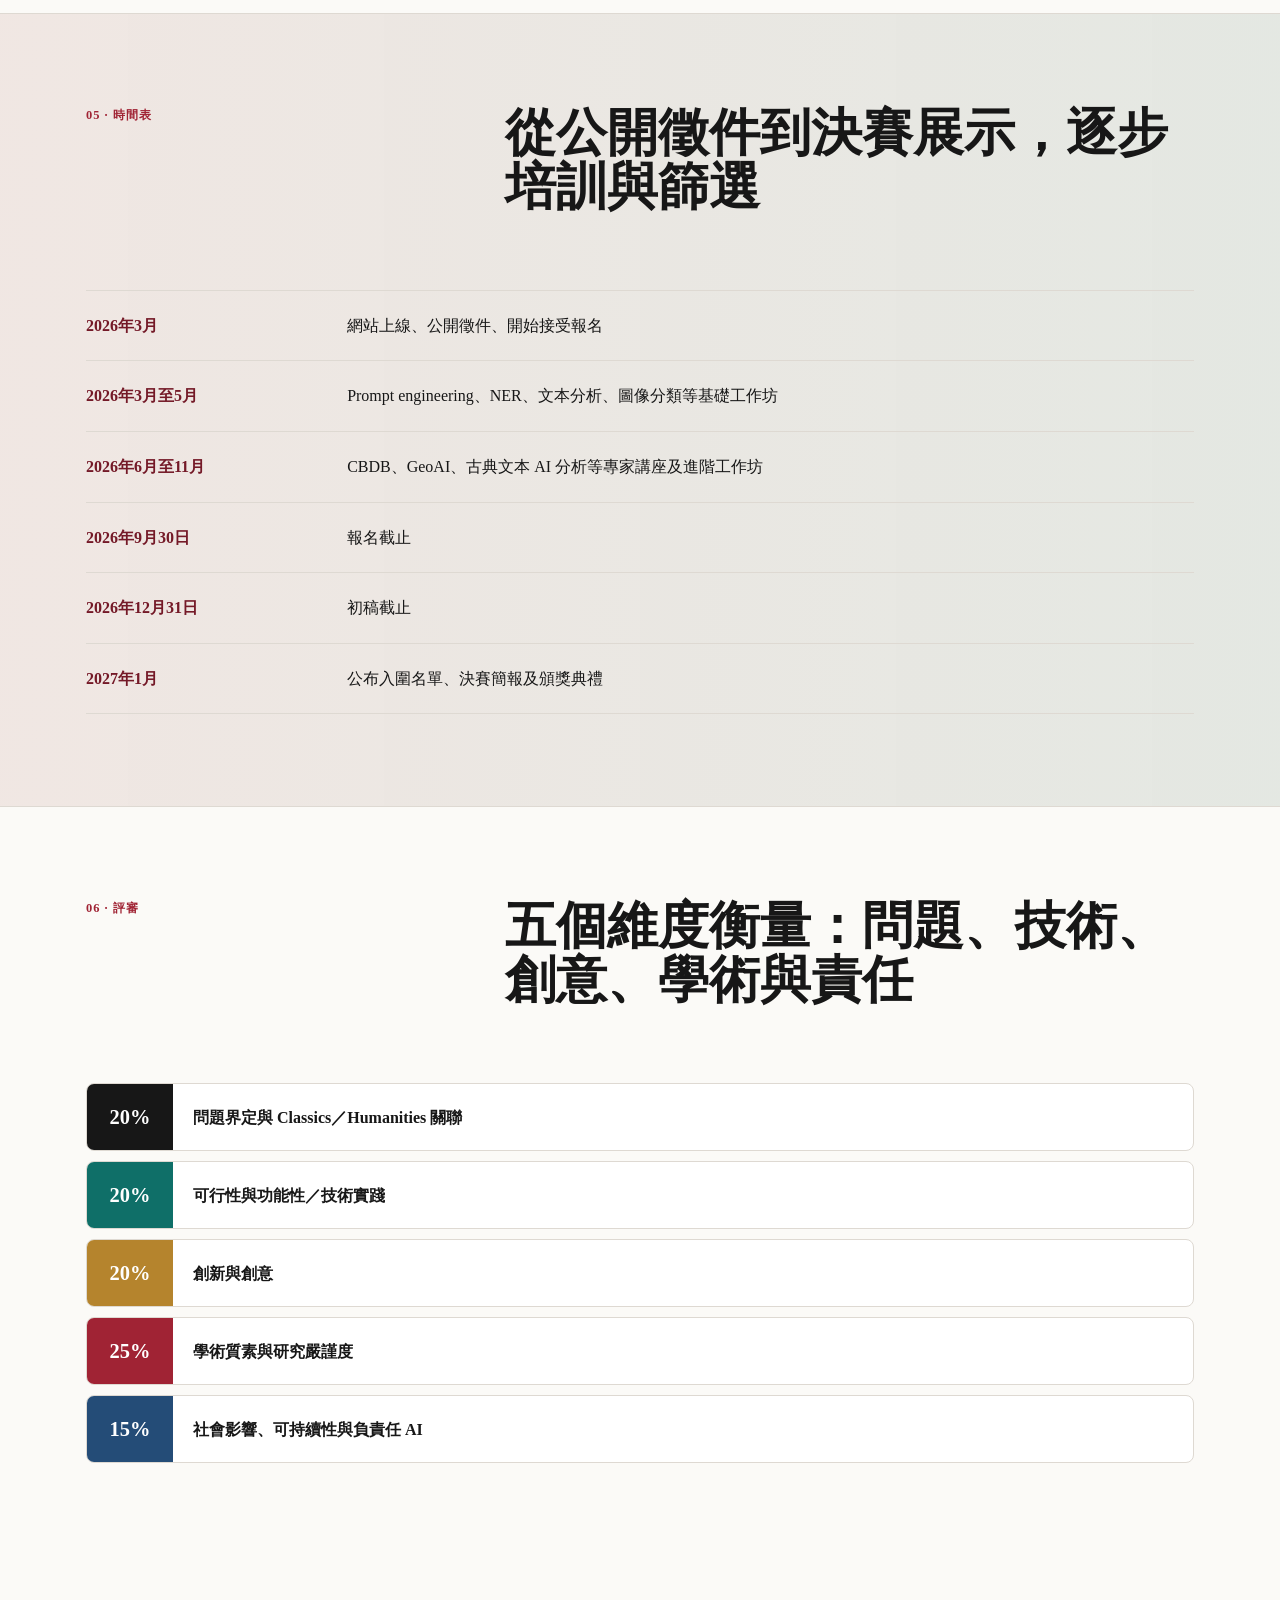
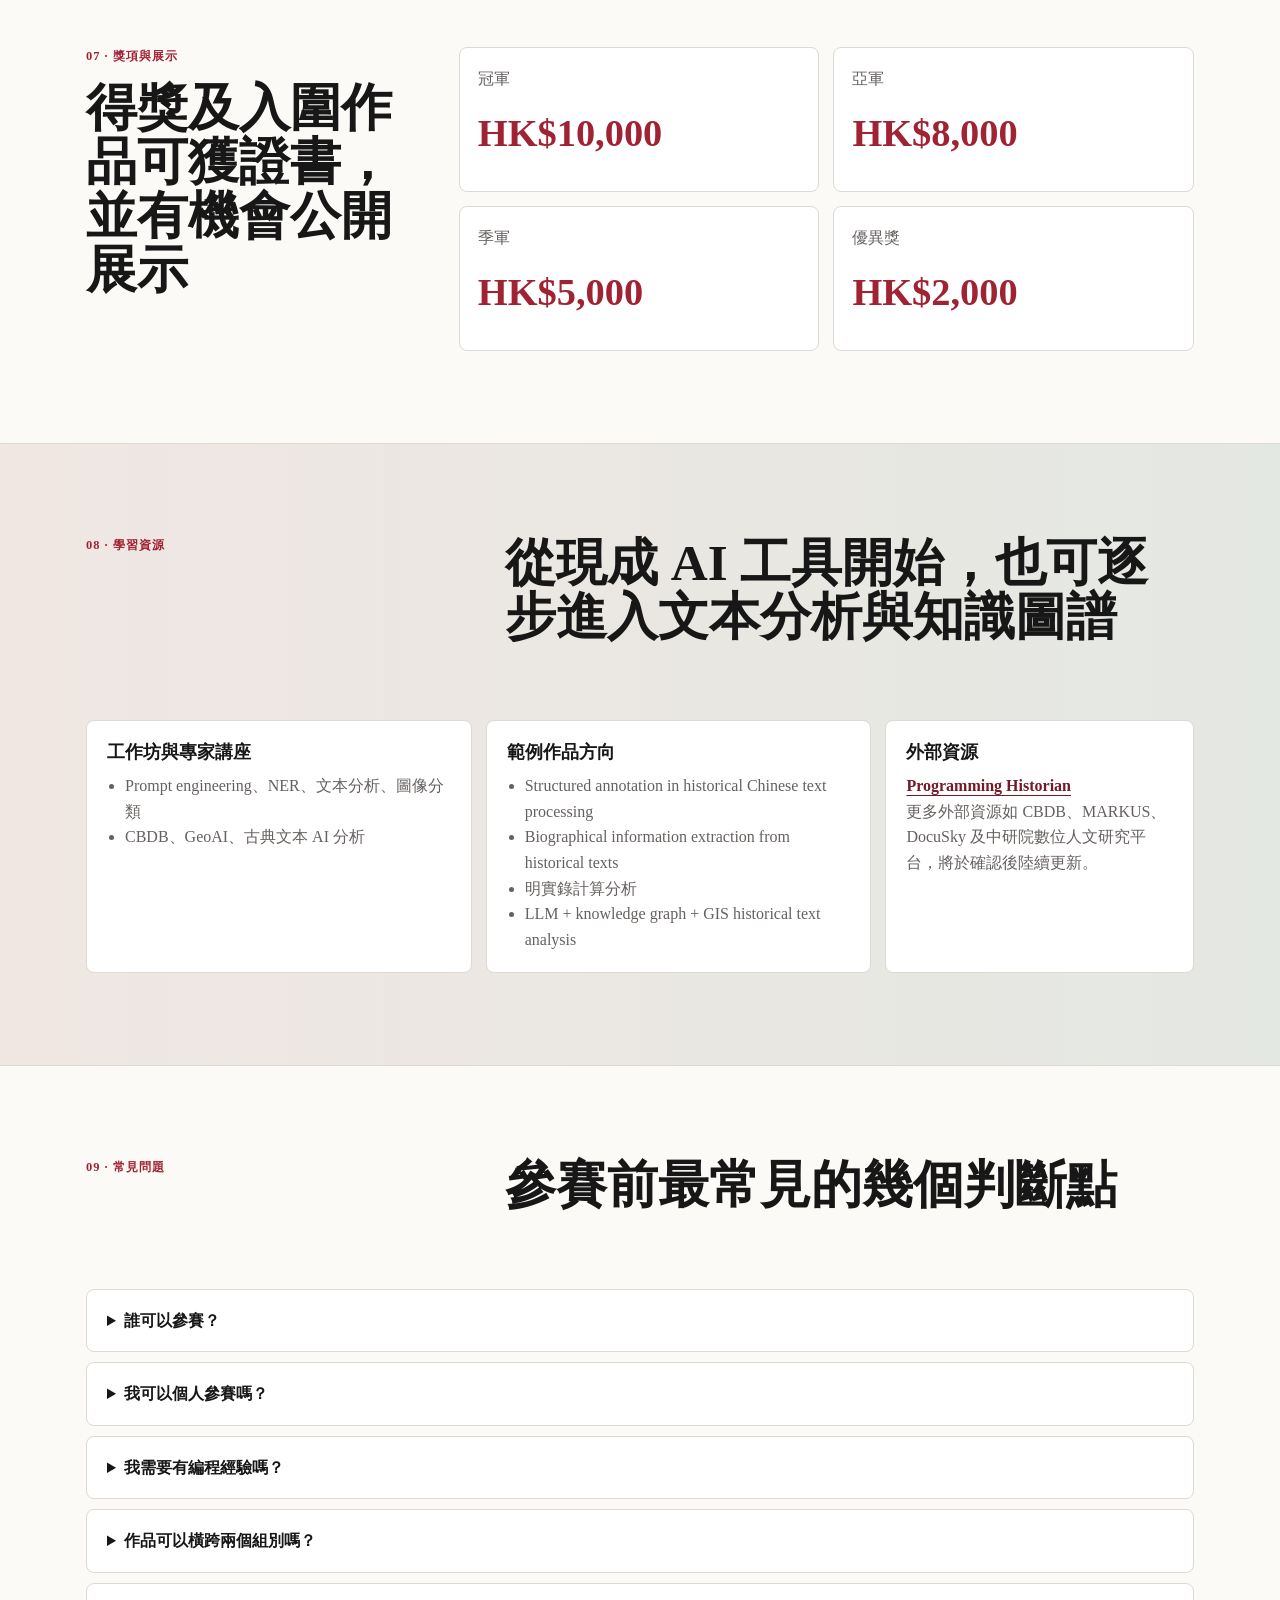
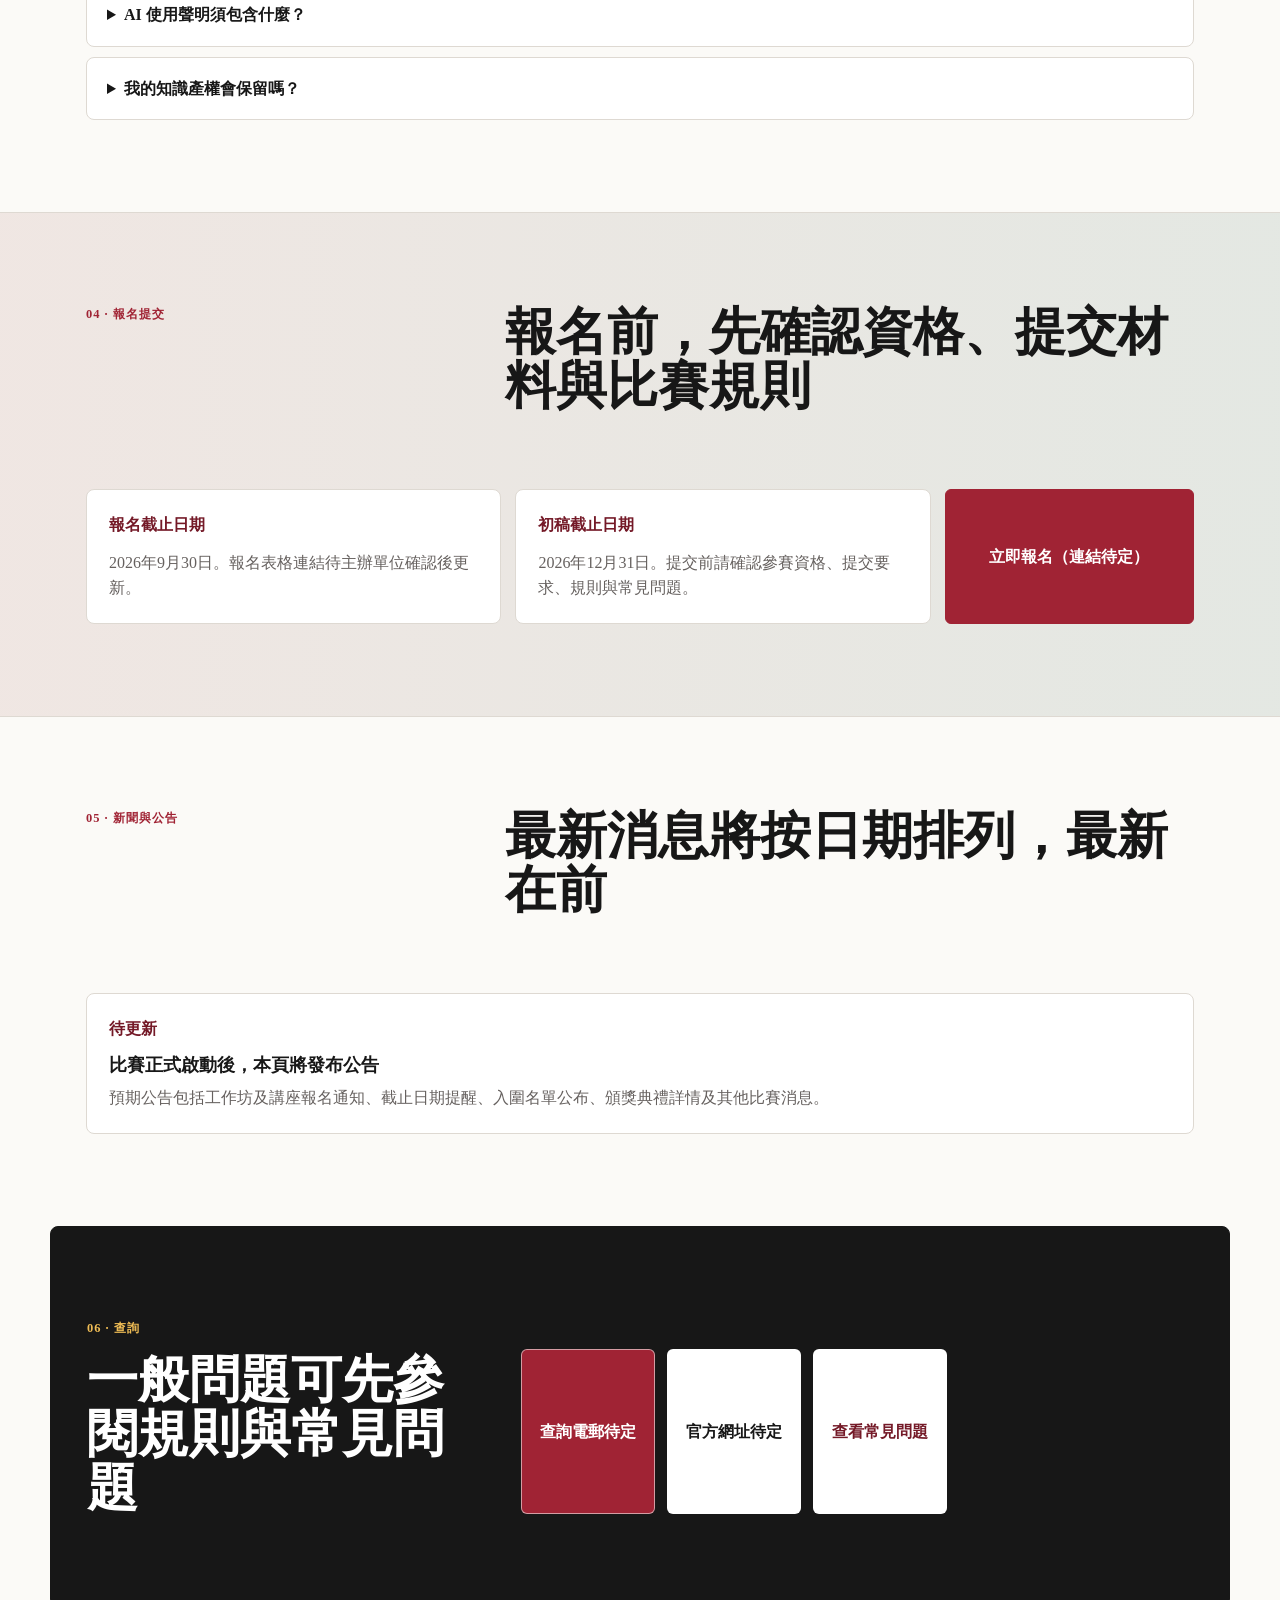
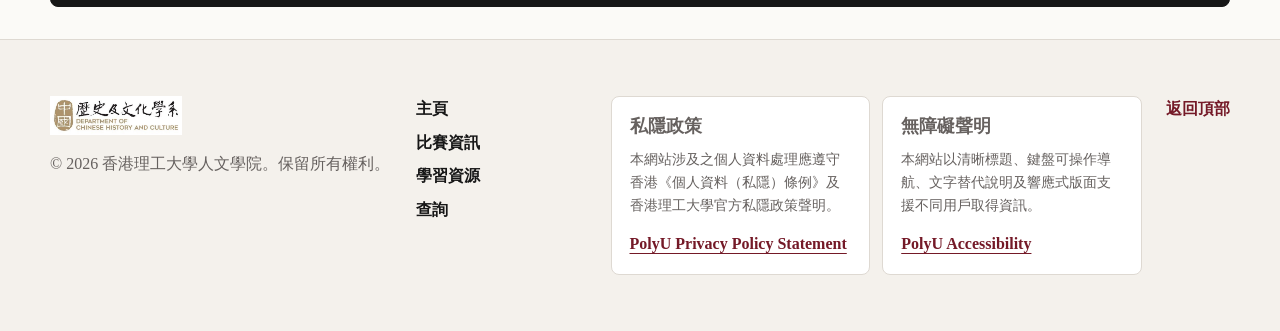
==== commit 45ddce5c: "2" ====
--- a/index.html
+++ b/index.html
@@ -15,12 +15,9 @@
     <a class="skip-link" href="#main-content" data-lang="en">Skip to main content</a>
     <header class="site-header" id="top">
       <a class="brand" href="#top" aria-label="Competition home">
-        <img src="assets/chc-logo.png" alt="CHC logo" />
-        <span>
-          <strong data-lang="zh">AI x 數位人文獎</strong>
-          <strong data-lang="en">AI x Digital Humanities Awards</strong>
-          <small data-lang="zh">2026 理大人工智能 x 數位人文獎</small>
-          <small data-lang="en">2026 PolyU AI x Digital Humanities Awards</small>
+        <span class="brand-logos">
+          <img class="faculty-logo" src="assets/faculty-humanities-logo-hd.jpeg" alt="Faculty of Humanities logo" />
+          <img class="chc-logo" src="assets/chc-logo-hd.jpeg" alt="Department of Chinese History and Culture logo" />
         </span>
       </a>
 
@@ -420,26 +417,32 @@
         </div>
         <div class="faq-list">
           <details>
-            <summary data-lang="zh">我需要有編程經驗嗎？</summary>
-            <summary data-lang="en">Do I need programming experience?</summary>
+            <summary><span data-lang="zh">誰可以參賽？</span><span data-lang="en">Who is eligible to enter?</span></summary>
+            <p data-lang="zh">香港理工大學人文學院四個合資格本科課程的全日制本科生均可參賽。完整名單請參閱參賽資格頁面。</p>
+            <p data-lang="en">Full-time undergraduate students enrolled in the Faculty of Humanities at PolyU, across the four eligible programmes. Please refer to the Eligibility & Teams page for the full list.</p>
+          </details>
+          <details>
+            <summary><span data-lang="zh">我可以個人參賽嗎？</span><span data-lang="en">Can I participate individually?</span></summary>
+            <p data-lang="zh">可以。作品可由個人或 2 至 4 人團隊提交。每名學生只可作為正式成員加入一隊。</p>
+            <p data-lang="en">Yes. Entries may be submitted individually or in teams of 2 to 4 members. Each student may join only one team as an official member.</p>
+          </details>
+          <details>
+            <summary><span data-lang="zh">我需要有編程經驗嗎？</span><span data-lang="en">Do I need programming experience?</span></summary>
             <p data-lang="zh">毋須具備高階編程能力。參賽者可從 A 組入手，善用現成 GenAI 工具。</p>
             <p data-lang="en">No advanced programming experience is required. Stream A supports effective use of existing GenAI tools.</p>
           </details>
           <details>
-            <summary data-lang="zh">作品可以橫跨兩個組別嗎？</summary>
-            <summary data-lang="en">Can a project span two streams?</summary>
+            <summary><span data-lang="zh">作品可以橫跨兩個組別嗎？</span><span data-lang="en">Can a project span two streams?</span></summary>
             <p data-lang="zh">可以，但須在作品摘要中說明主要評審定位。</p>
             <p data-lang="en">Yes, but the project abstract should explain its principal evaluative positioning.</p>
           </details>
           <details>
-            <summary data-lang="zh">AI 使用聲明須包含什麼？</summary>
-            <summary data-lang="en">What must the AI use statement include?</summary>
+            <summary><span data-lang="zh">AI 使用聲明須包含什麼？</span><span data-lang="en">What must the AI use statement include?</span></summary>
             <p data-lang="zh">須列明生成式 AI 工具、用途、生成內容範圍，以及人手修改、驗證與判斷程度。</p>
             <p data-lang="en">It must specify the tools used, purposes, scope of generated content and extent of human revision and verification.</p>
           </details>
           <details>
-            <summary data-lang="zh">我的知識產權會保留嗎？</summary>
-            <summary data-lang="en">Will my intellectual property be retained?</summary>
+            <summary><span data-lang="zh">我的知識產權會保留嗎？</span><span data-lang="en">Will my intellectual property be retained?</span></summary>
             <p data-lang="zh">會。作品著作權及知識產權原則上屬參賽者所有。</p>
             <p data-lang="en">Yes. Copyright and intellectual property in submitted work shall, in principle, remain with the participants.</p>
           </details>
@@ -511,7 +514,7 @@
     <footer class="site-footer">
       <div class="footer-layout">
         <div>
-          <img src="assets/chc-logo.png" alt="CHC logo" />
+          <img src="assets/chc-logo-hd.jpeg" alt="CHC logo" />
           <p data-lang="zh">© 2026 香港理工大學人文學院。保留所有權利。</p>
           <p data-lang="en">© 2026 Faculty of Humanities, The Hong Kong Polytechnic University. All Rights Reserved.</p>
         </div>
--- a/styles.css
+++ b/styles.css
@@ -89,27 +89,27 @@
 .brand {
   display: flex;
   align-items: center;
-  gap: 14px;
-  min-width: 260px;
-}
-
-.brand img {
-  width: 116px;
-  height: auto;
-}
-
-.brand span {
-  display: grid;
-  line-height: 1.2;
-}
-
-.brand strong {
-  font-size: 0.96rem;
-}
-
-.brand small {
-  color: var(--muted);
-  font-size: 0.72rem;
+  min-width: 360px;
+}
+
+.brand-logos {
+  display: flex;
+  align-items: center;
+  gap: 20px;
+}
+
+.brand-logos img {
+  height: 54px;
+  width: auto;
+  object-fit: contain;
+}
+
+.brand-logos .faculty-logo {
+  height: 54px;
+}
+
+.brand-logos .chc-logo {
+  height: 54px;
 }
 
 .site-nav {
@@ -880,12 +880,16 @@
     min-width: 0;
   }
 
-  .brand img {
-    width: 92px;
-  }
-
-  .brand small {
-    display: none;
+  .brand-logos {
+    gap: 10px;
+  }
+
+  .brand-logos .faculty-logo {
+    height: 34px;
+  }
+
+  .brand-logos .chc-logo {
+    height: 34px;
   }
 
   .hero {
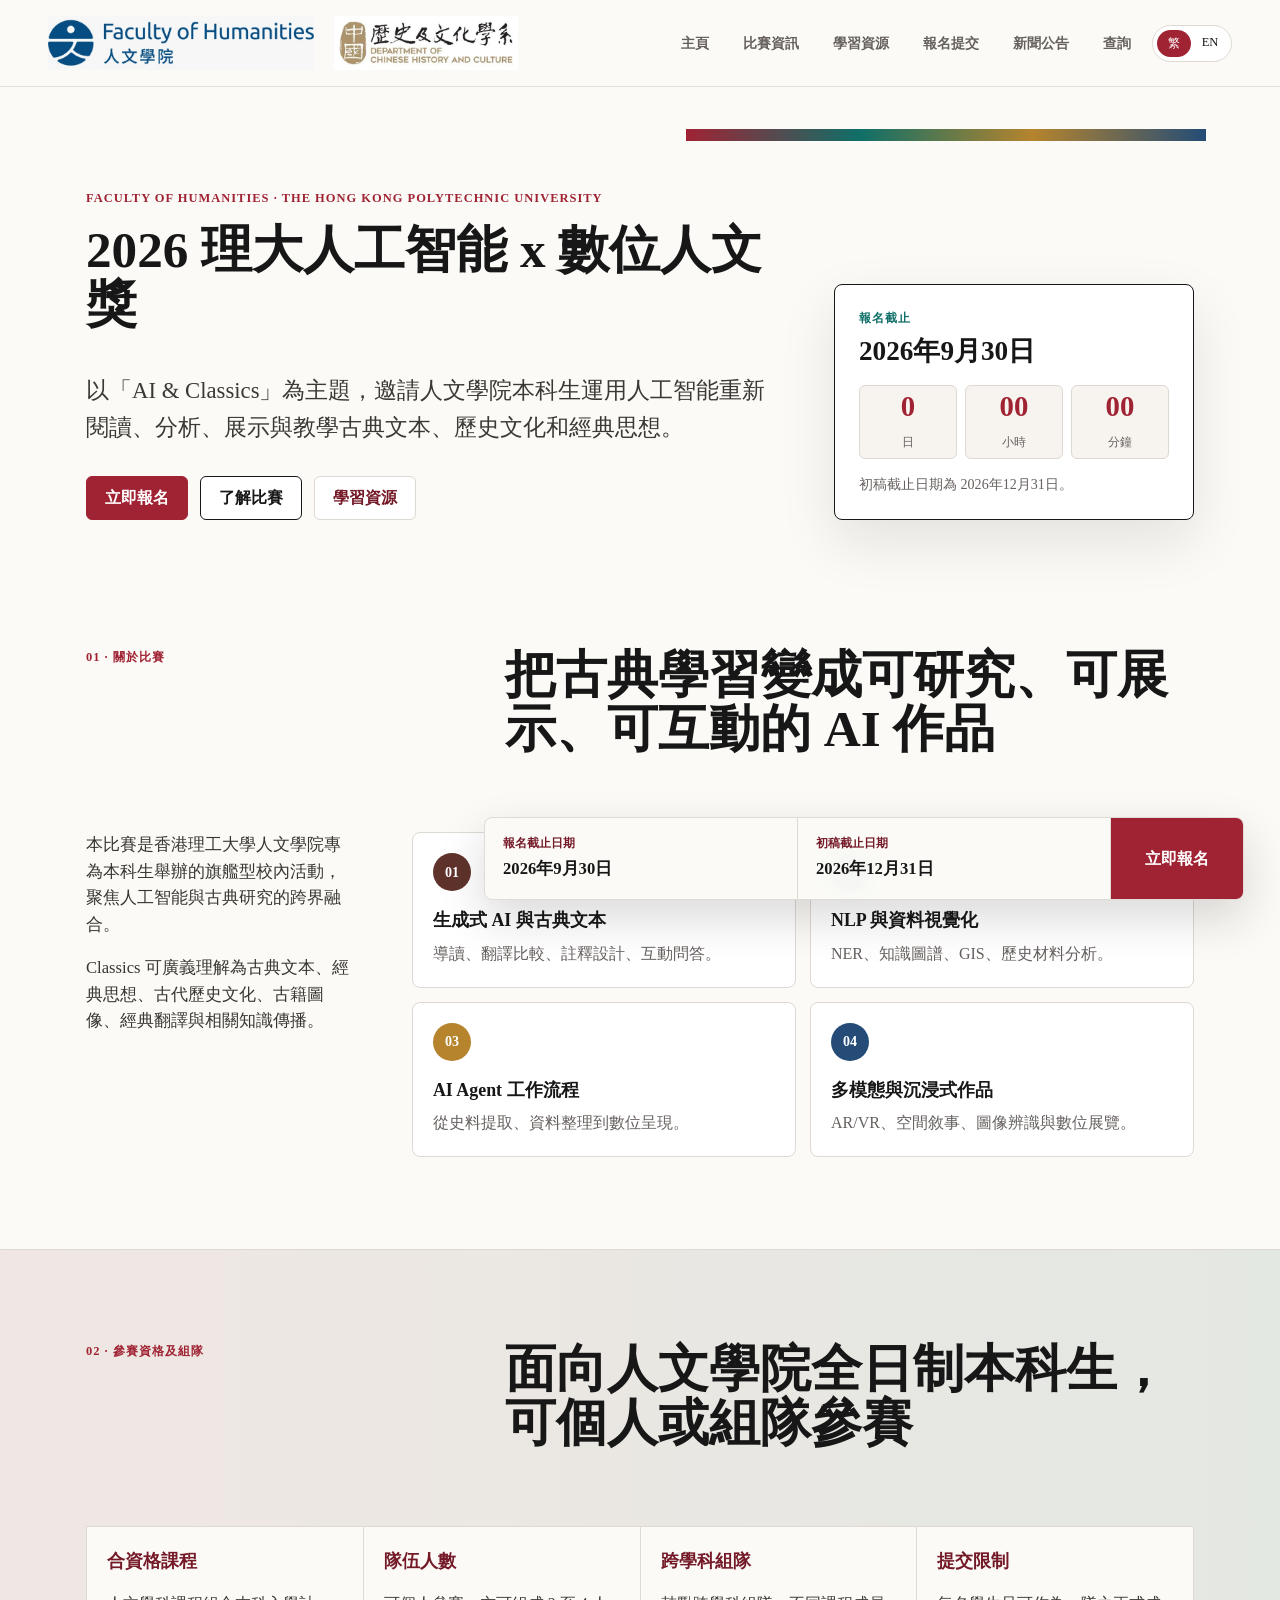
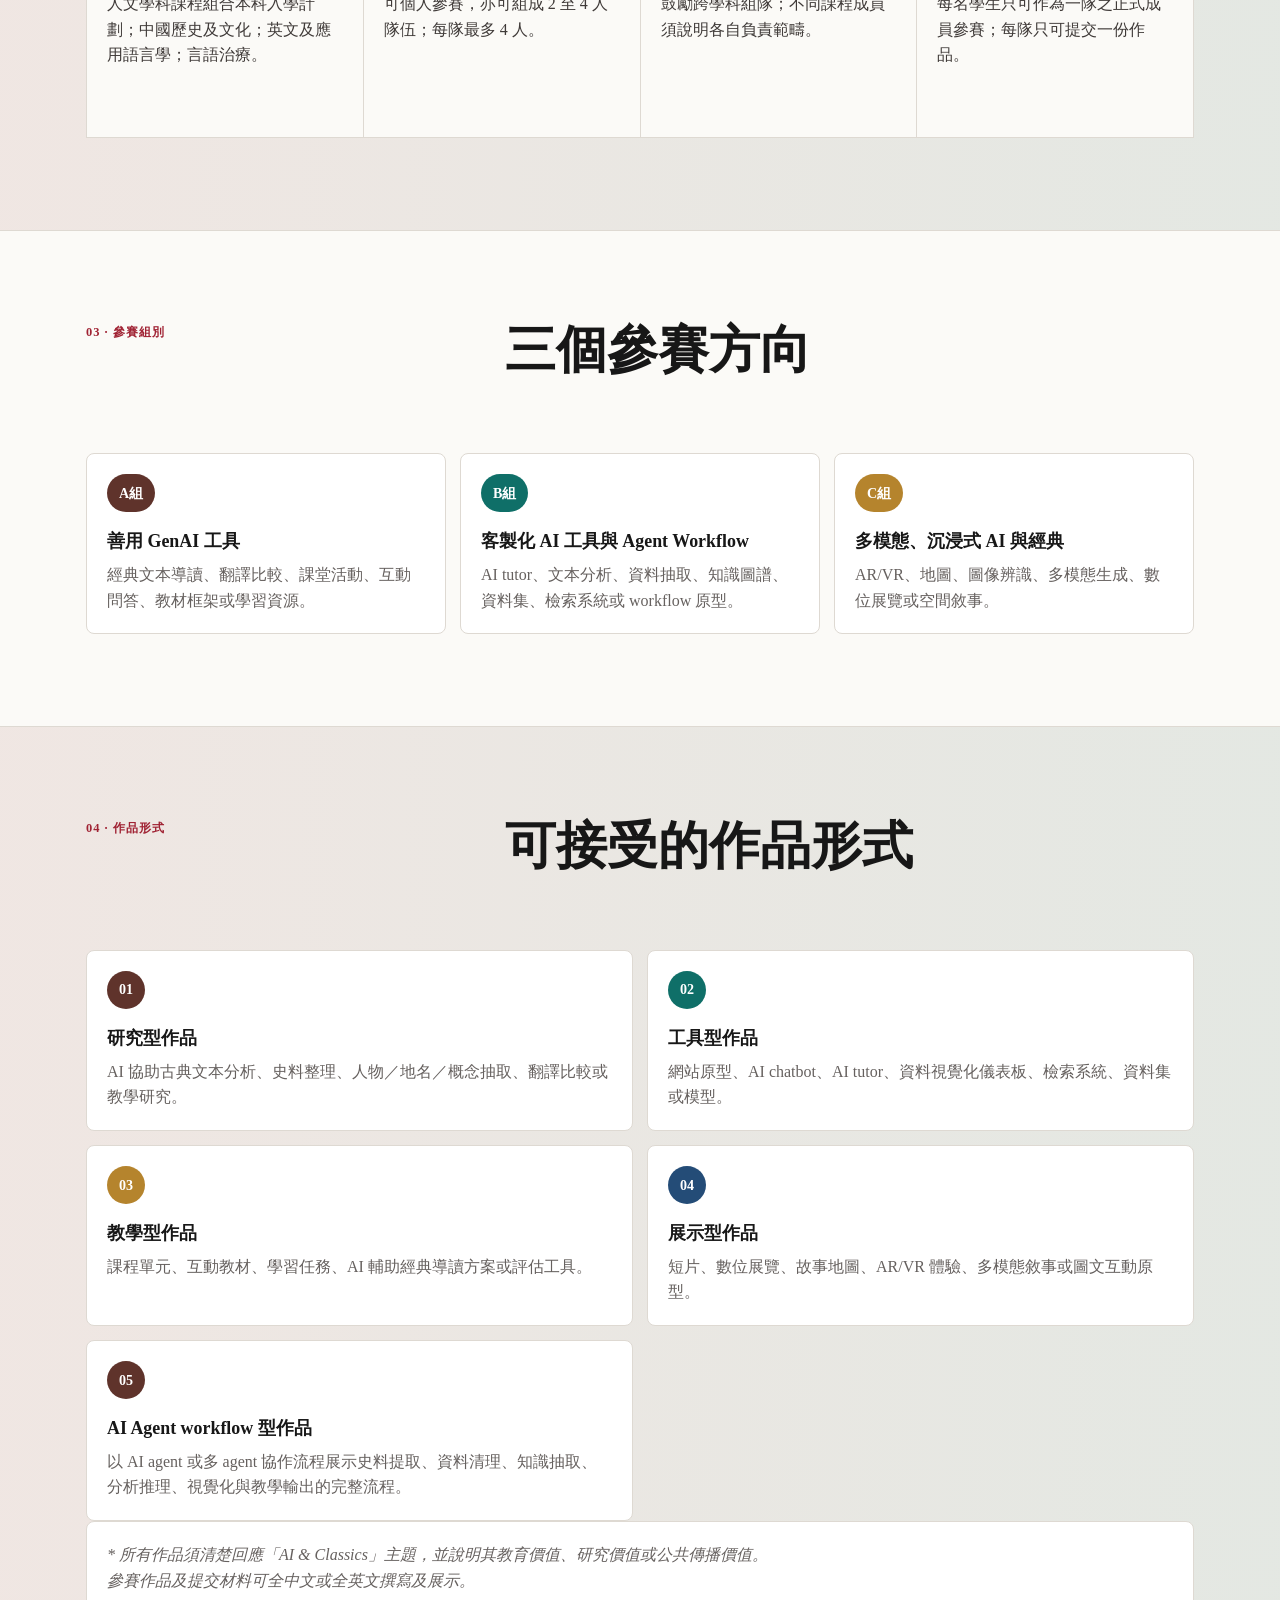
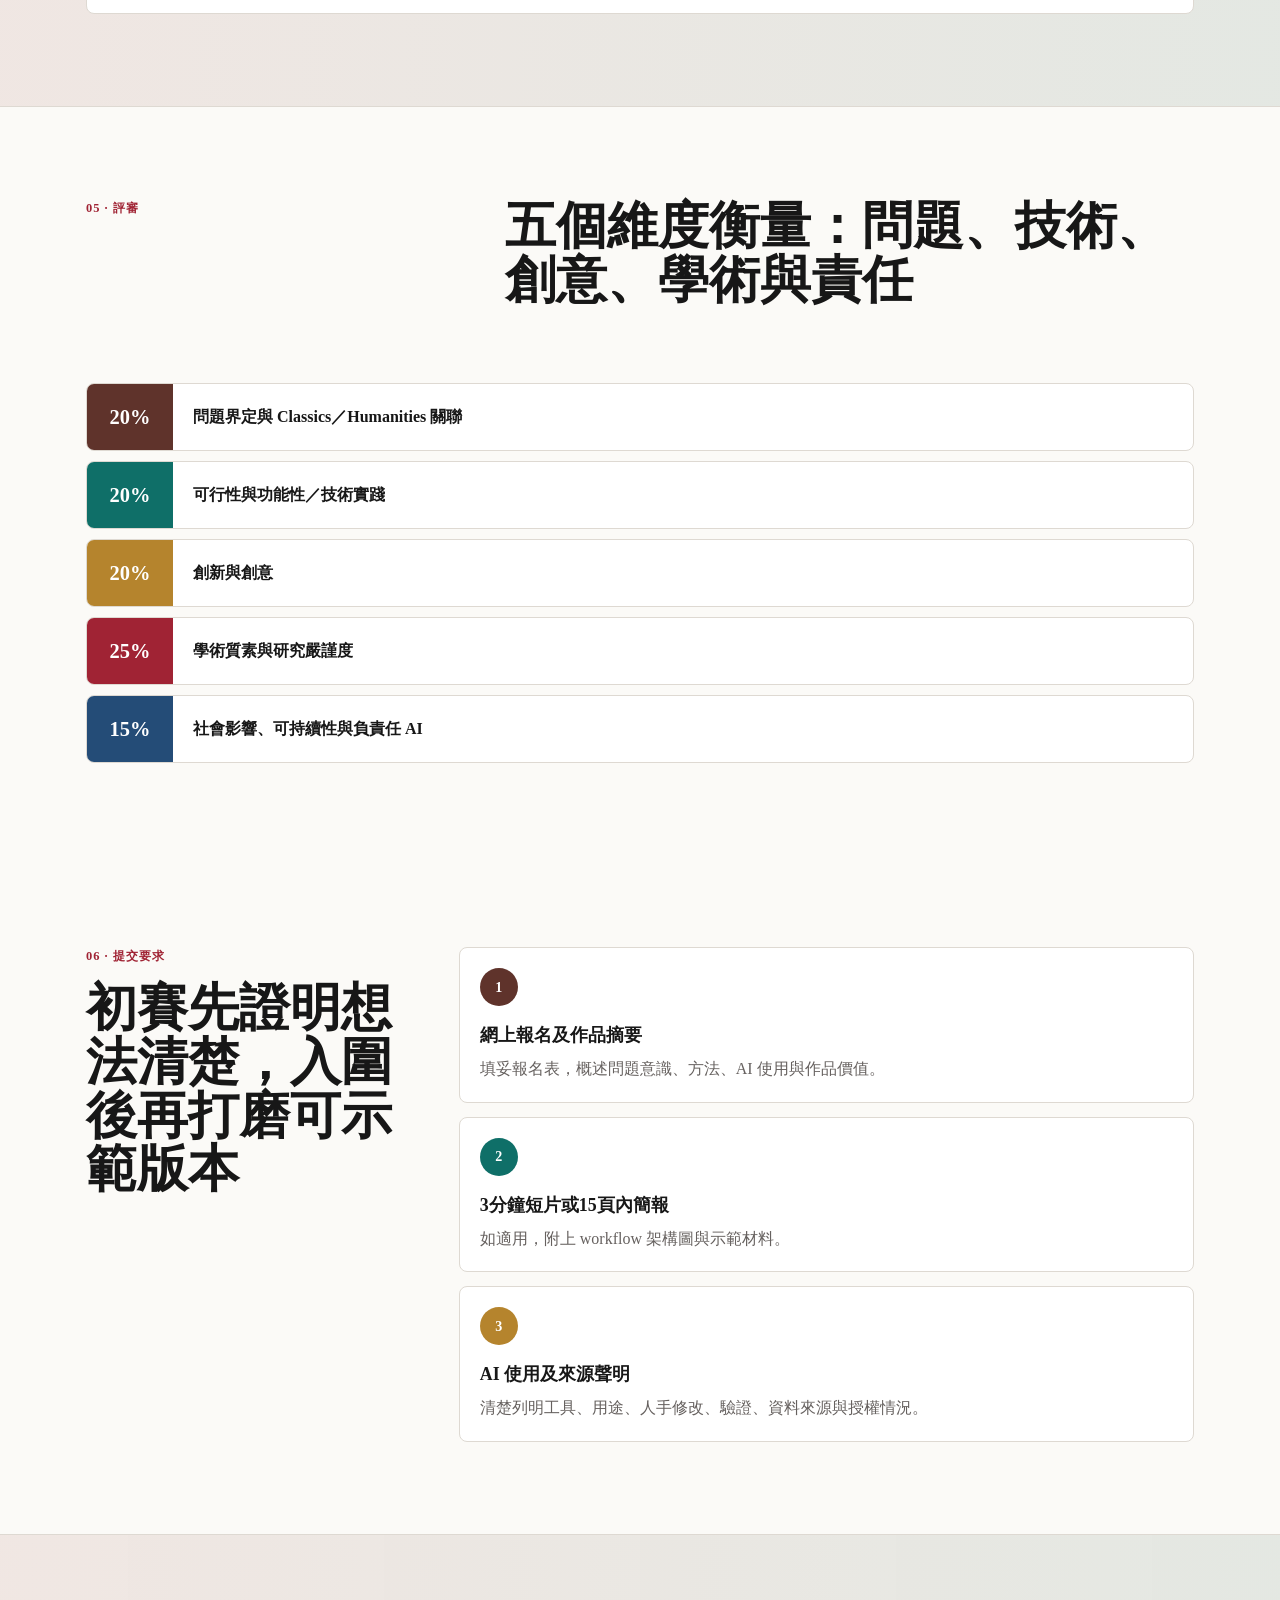
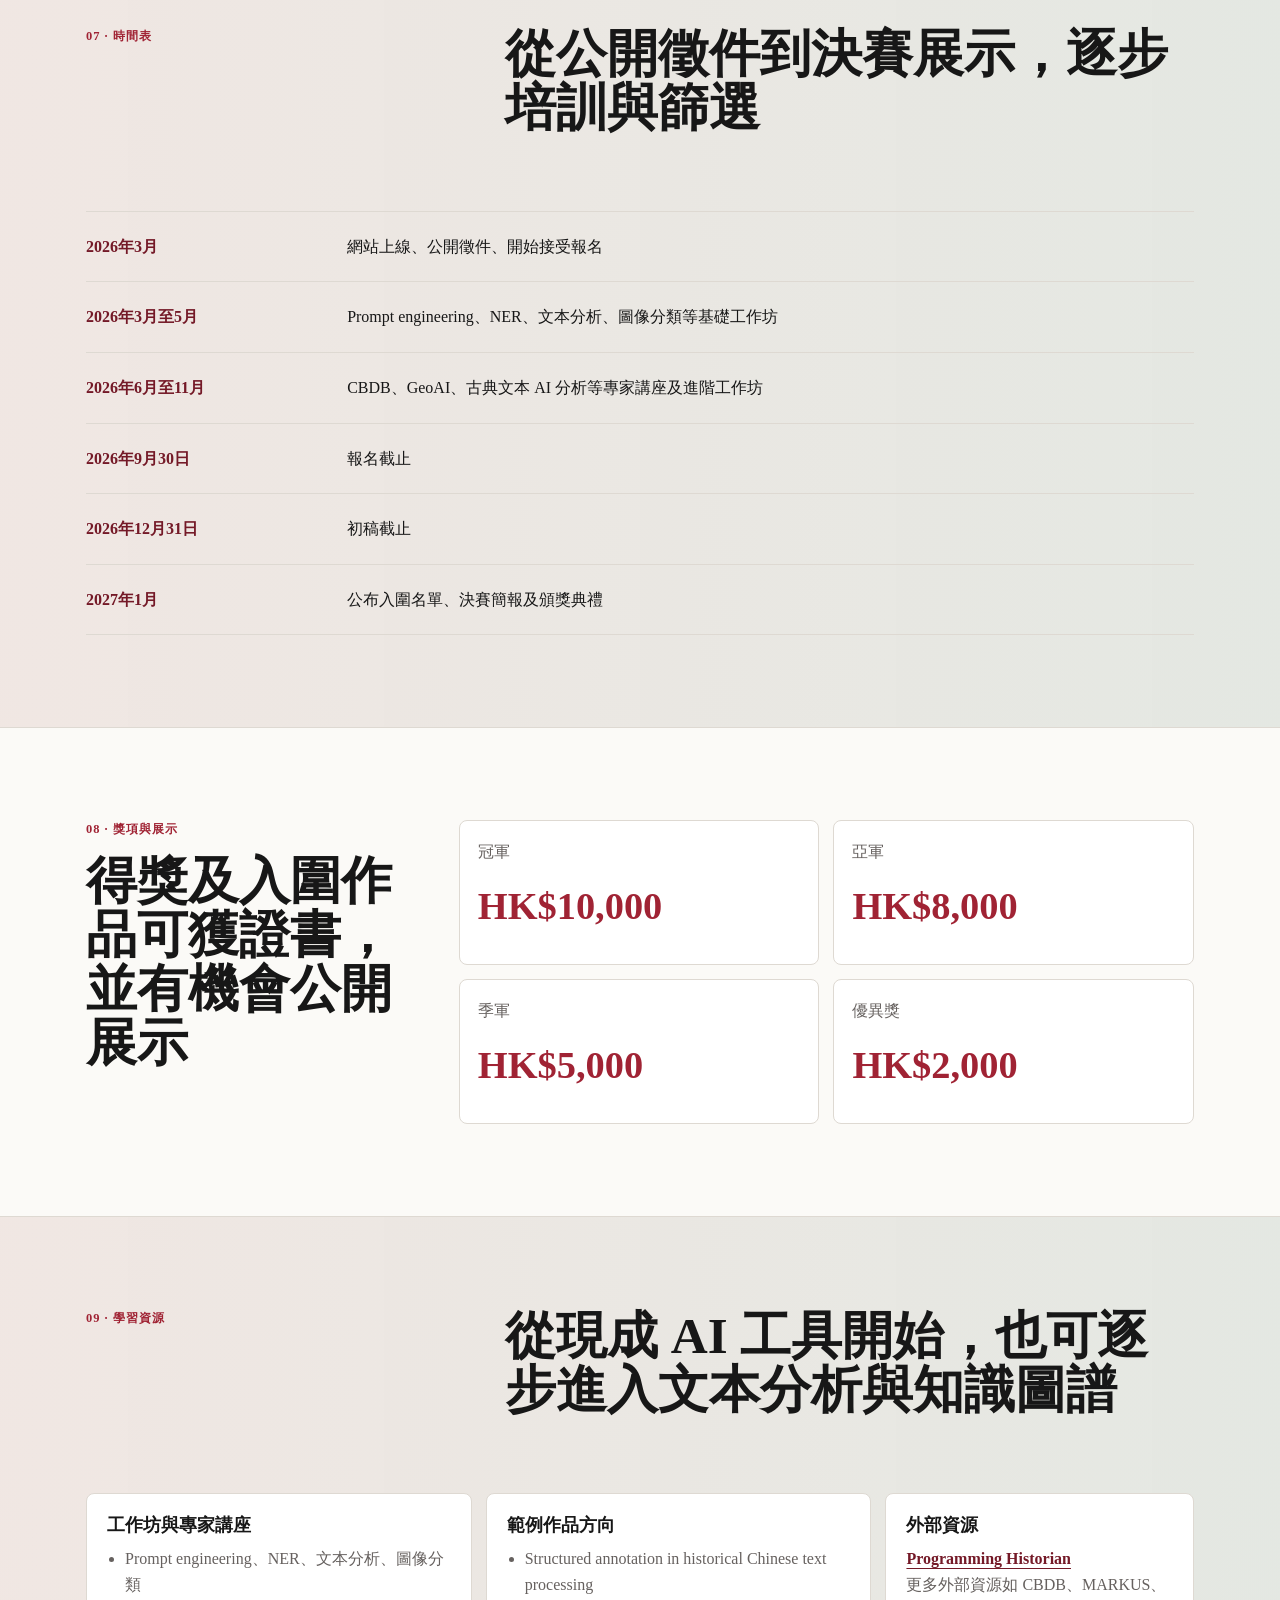
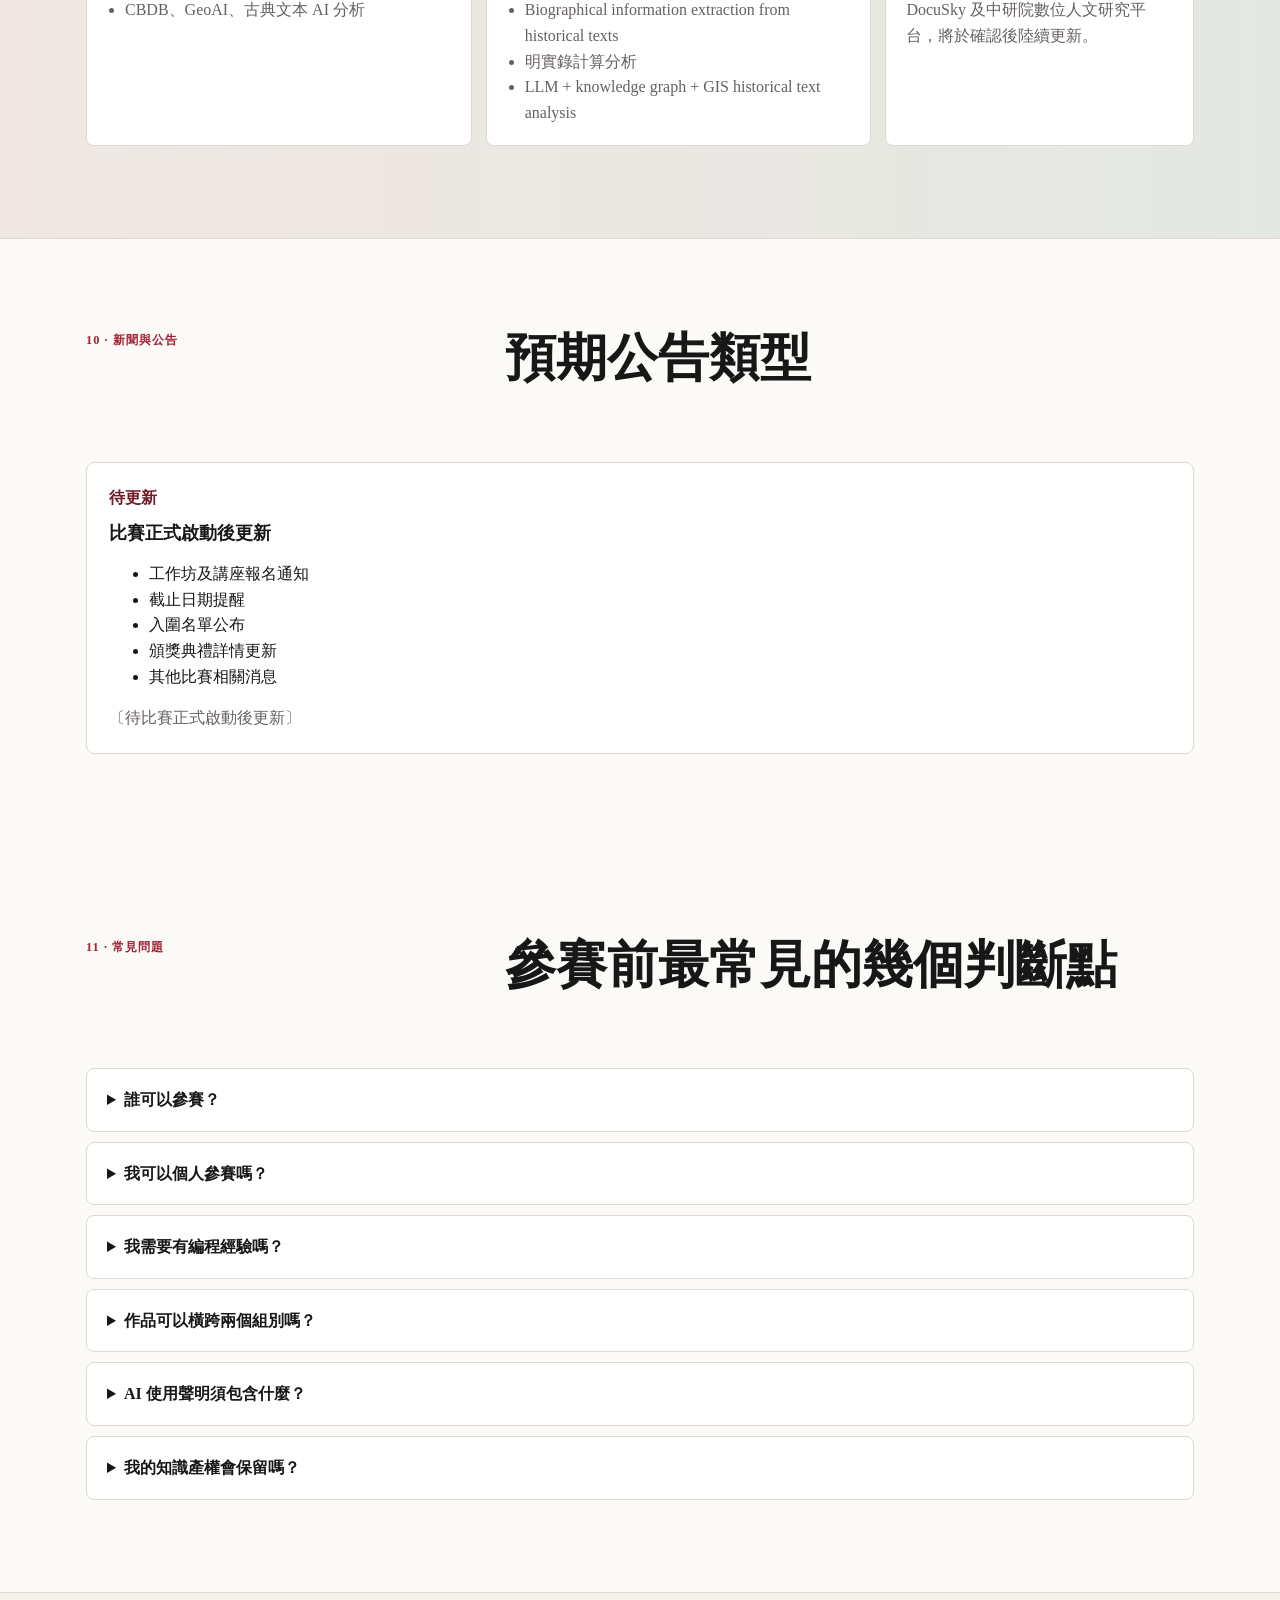
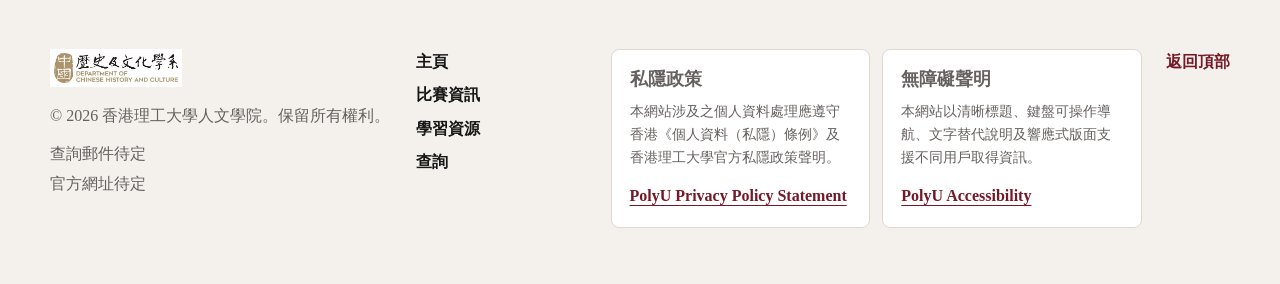
==== commit 167bad5f: "1" ====
--- a/index.html
+++ b/index.html
@@ -32,7 +32,7 @@
           <span class="nav-label" data-lang="zh">主頁</span>
           <span class="nav-label" data-lang="en">Home</span>
         </a>
-        <a class="nav-widget" href="#competition-info">
+        <a class="nav-widget" href="#about">
           <span class="nav-label" data-lang="zh">比賽資訊</span>
           <span class="nav-label" data-lang="en">Competition Info</span>
         </a>
@@ -48,7 +48,7 @@
           <span class="nav-label" data-lang="zh">新聞公告</span>
           <span class="nav-label" data-lang="en">News</span>
         </a>
-        <a class="nav-widget" href="#contact">
+        <a class="nav-widget" href="#footer-contact">
           <span class="nav-label" data-lang="zh">查詢</span>
           <span class="nav-label" data-lang="en">Contact</span>
         </a>
@@ -76,8 +76,8 @@
           <div class="hero-actions" aria-label="Quick actions">
             <a class="button primary" href="#registration" data-lang="zh">立即報名</a>
             <a class="button primary" href="#registration" data-lang="en">Register</a>
-            <a class="button" href="#competition-info" data-lang="zh">了解比賽</a>
-            <a class="button" href="#competition-info" data-lang="en">Competition Info</a>
+            <a class="button" href="#about" data-lang="zh">了解比賽</a>
+            <a class="button" href="#about" data-lang="en">Competition Info</a>
             <a class="button ghost" href="#resources" data-lang="zh">學習資源</a>
             <a class="button ghost" href="#resources" data-lang="en">Resources</a>
           </div>
@@ -96,44 +96,6 @@
           <p data-lang="zh">初稿截止日期為 2026年12月31日。</p>
           <p data-lang="en">Draft submission deadline: 31 December 2026.</p>
         </aside>
-      </section>
-
-      <section class="quick-map" id="competition-info" aria-label="Competition information index">
-        <a href="#about">
-          <span>2.1</span>
-          <strong data-lang="zh">關於比賽</strong>
-          <strong data-lang="en">About</strong>
-        </a>
-        <a href="#eligibility">
-          <span>2.2</span>
-          <strong data-lang="zh">參賽資格及組隊</strong>
-          <strong data-lang="en">Eligibility & Teams</strong>
-        </a>
-        <a href="#submit">
-          <span>2.3</span>
-          <strong data-lang="zh">提交要求</strong>
-          <strong data-lang="en">Submission Requirements</strong>
-        </a>
-        <a href="#timeline">
-          <span>2.4</span>
-          <strong data-lang="zh">時間表</strong>
-          <strong data-lang="en">Timeline</strong>
-        </a>
-        <a href="#judging">
-          <span>2.5</span>
-          <strong data-lang="zh">評審</strong>
-          <strong data-lang="en">Judging</strong>
-        </a>
-        <a href="#awards">
-          <span>2.6</span>
-          <strong data-lang="zh">獎項</strong>
-          <strong data-lang="en">Awards</strong>
-        </a>
-        <a href="#rules">
-          <span>2.7</span>
-          <strong data-lang="zh">規則與常見問題</strong>
-          <strong data-lang="en">Rules & FAQ</strong>
-        </a>
       </section>
 
       <section class="section" id="about">
@@ -196,8 +158,8 @@
         <div class="section-heading compact">
           <p class="eyebrow" data-lang="zh">02 · 參賽資格及組隊</p>
           <p class="eyebrow" data-lang="en">02 · Eligibility & Teams</p>
-          <h2 data-lang="zh">面向人文學院本科生，可個人或組隊參賽</h2>
-          <h2 data-lang="en">Open to Faculty of Humanities undergraduates, individually or in teams</h2>
+          <h2 data-lang="zh">面向人文學院全日制本科生，可個人或組隊參賽</h2>
+          <h2 data-lang="en">Open to full-time Faculty of Humanities undergraduates, individually or in teams</h2>
         </div>
         <div class="info-table">
           <div>
@@ -231,26 +193,29 @@
         <div class="section-heading">
           <p class="eyebrow" data-lang="zh">03 · 參賽組別</p>
           <p class="eyebrow" data-lang="en">03 · Competition Streams</p>
-          <h2 data-lang="zh">三條路徑，對應不同方向的 AI 實踐</h2>
-          <h2 data-lang="en">Three pathways for different directions of AI practice</h2>
+          <h2 data-lang="zh">三個參賽方向</h2>
+          <h2 data-lang="en">Three competition directions</h2>
         </div>
         <div class="stream-grid">
           <article>
-            <span>A</span>
+            <span data-lang="zh">A組</span>
+            <span data-lang="en">Stream A</span>
             <h3 data-lang="zh">善用 GenAI 工具</h3>
             <h3 data-lang="en">Use of GenAI Tools</h3>
             <p data-lang="zh">經典文本導讀、翻譯比較、課堂活動、互動問答、教材框架或學習資源。</p>
             <p data-lang="en">Guided reading, translation exercises, classroom activities, Q&A, instructional frameworks and learning resources.</p>
           </article>
           <article>
-            <span>B</span>
+            <span data-lang="zh">B組</span>
+            <span data-lang="en">Stream B</span>
             <h3 data-lang="zh">客製化 AI 工具與 Agent Workflow</h3>
             <h3 data-lang="en">Tailored AI Tools & Agent Workflows</h3>
             <p data-lang="zh">AI tutor、文本分析、資料抽取、知識圖譜、資料集、檢索系統或 workflow 原型。</p>
             <p data-lang="en">AI tutors, text-analysis tools, data extraction, knowledge graphs, datasets, retrieval systems and workflow prototypes.</p>
           </article>
           <article>
-            <span>C</span>
+            <span data-lang="zh">C組</span>
+            <span data-lang="en">Stream C</span>
             <h3 data-lang="zh">多模態、沉浸式 AI 與經典</h3>
             <h3 data-lang="en">Embodied, Spatial & Multimodal AI</h3>
             <p data-lang="zh">AR/VR、地圖、圖像辨識、多模態生成、數位展覽或空間敘事。</p>
@@ -259,10 +224,76 @@
         </div>
       </section>
 
+      <section class="section tinted" id="forms">
+        <div class="section-heading compact">
+          <p class="eyebrow" data-lang="zh">04 · 作品形式</p>
+          <p class="eyebrow" data-lang="en">04 · Accepted Forms</p>
+          <h2 data-lang="zh">可接受的作品形式</h2>
+          <h2 data-lang="en">Accepted forms of submission</h2>
+        </div>
+        <div class="direction-grid">
+          <article>
+            <span>01</span>
+            <h3 data-lang="zh">研究型作品</h3>
+            <h3 data-lang="en">Research-oriented work</h3>
+            <p data-lang="zh">AI 協助古典文本分析、史料整理、人物／地名／概念抽取、翻譯比較或教學研究。</p>
+            <p data-lang="en">AI-assisted classical text analysis, source organisation, entity extraction, comparative translation study or pedagogical inquiry.</p>
+          </article>
+          <article>
+            <span>02</span>
+            <h3 data-lang="zh">工具型作品</h3>
+            <h3 data-lang="en">Tool-based work</h3>
+            <p data-lang="zh">網站原型、AI chatbot、AI tutor、資料視覺化儀表板、檢索系統、資料集或模型。</p>
+            <p data-lang="en">Website prototypes, AI chatbots, AI tutors, data-visualisation dashboards, retrieval systems, datasets or models.</p>
+          </article>
+          <article>
+            <span>03</span>
+            <h3 data-lang="zh">教學型作品</h3>
+            <h3 data-lang="en">Teaching-oriented work</h3>
+            <p data-lang="zh">課程單元、互動教材、學習任務、AI 輔助經典導讀方案或評估工具。</p>
+            <p data-lang="en">Curriculum units, interactive materials, learning tasks, AI-assisted classics-reading plans or assessment tools.</p>
+          </article>
+          <article>
+            <span>04</span>
+            <h3 data-lang="zh">展示型作品</h3>
+            <h3 data-lang="en">Exhibition-oriented work</h3>
+            <p data-lang="zh">短片、數位展覽、故事地圖、AR/VR 體驗、多模態敘事或圖文互動原型。</p>
+            <p data-lang="en">Short videos, digital exhibitions, story maps, AR/VR experiences, multimodal narratives or interactive text-image prototypes.</p>
+          </article>
+          <article>
+            <span>05</span>
+            <h3 data-lang="zh">AI Agent workflow 型作品</h3>
+            <h3 data-lang="en">AI agent workflow projects</h3>
+            <p data-lang="zh">以 AI agent 或多 agent 協作流程展示史料提取、資料清理、知識抽取、分析推理、視覺化與教學輸出的完整流程。</p>
+            <p data-lang="en">Agent or multi-agent workflows covering source extraction, data cleaning, knowledge extraction, reasoning, visualisation and instructional outputs.</p>
+          </article>
+        </div>
+        <div class="resource-block">
+          <p data-lang="zh"><em>* 所有作品須清楚回應「AI & Classics」主題，並說明其教育價值、研究價值或公共傳播價值。<br />參賽作品及提交材料可全中文或全英文撰寫及展示。</em></p>
+          <p data-lang="en"><em>* All entries must address the theme "AI & Classics" and explain their educational, research or public communication value.<br />Entries and submission materials may be written and presented entirely in Chinese or English.</em></p>
+        </div>
+      </section>
+
+      <section class="section" id="judging">
+        <div class="section-heading">
+          <p class="eyebrow" data-lang="zh">05 · 評審</p>
+          <p class="eyebrow" data-lang="en">05 · Judging</p>
+          <h2 data-lang="zh">五個維度衡量：問題、技術、創意、學術與責任</h2>
+          <h2 data-lang="en">Five dimensions: problem, technology, creativity, scholarship and responsibility</h2>
+        </div>
+        <div class="criteria-list">
+          <div><b>20%</b><span data-lang="zh">問題界定與 Classics／Humanities 關聯</span><span data-lang="en">Problem definition and relevance to Classics / Humanities</span></div>
+          <div><b>20%</b><span data-lang="zh">可行性與功能性／技術實踐</span><span data-lang="en">Feasibility, functionality and technical realisation</span></div>
+          <div><b>20%</b><span data-lang="zh">創新與創意</span><span data-lang="en">Innovation and creativity</span></div>
+          <div><b>25%</b><span data-lang="zh">學術質素與研究嚴謹度</span><span data-lang="en">Scholarly quality and research rigour</span></div>
+          <div><b>15%</b><span data-lang="zh">社會影響、可持續性與負責任 AI</span><span data-lang="en">Social impact, sustainability and responsible AI</span></div>
+        </div>
+      </section>
+
       <section class="section split" id="submit">
         <div class="section-heading">
-          <p class="eyebrow" data-lang="zh">04 · 提交要求</p>
-          <p class="eyebrow" data-lang="en">04 · Submission</p>
+          <p class="eyebrow" data-lang="zh">06 · 提交要求</p>
+          <p class="eyebrow" data-lang="en">06 · Submission</p>
           <h2 data-lang="zh">初賽先證明想法清楚，入圍後再打磨可示範版本</h2>
           <h2 data-lang="en">First prove clarity; shortlisted teams then refine demonstrable versions</h2>
         </div>
@@ -293,8 +324,8 @@
 
       <section class="section tinted" id="timeline">
         <div class="section-heading compact">
-          <p class="eyebrow" data-lang="zh">05 · 時間表</p>
-          <p class="eyebrow" data-lang="en">05 · Timeline</p>
+          <p class="eyebrow" data-lang="zh">07 · 時間表</p>
+          <p class="eyebrow" data-lang="en">07 · Timeline</p>
           <h2 data-lang="zh">從公開徵件到決賽展示，逐步培訓與篩選</h2>
           <h2 data-lang="en">From call for entries to final demonstration, with staged training and review</h2>
         </div>
@@ -338,26 +369,10 @@
         </ol>
       </section>
 
-      <section class="section" id="judging">
-        <div class="section-heading">
-          <p class="eyebrow" data-lang="zh">06 · 評審</p>
-          <p class="eyebrow" data-lang="en">06 · Judging</p>
-          <h2 data-lang="zh">五個維度衡量：問題、技術、創意、學術與責任</h2>
-          <h2 data-lang="en">Five dimensions: problem, technology, creativity, scholarship and responsibility</h2>
-        </div>
-        <div class="criteria-list">
-          <div><b>20%</b><span data-lang="zh">問題界定與 Classics／Humanities 關聯</span><span data-lang="en">Problem definition and relevance to Classics / Humanities</span></div>
-          <div><b>20%</b><span data-lang="zh">可行性與功能性／技術實踐</span><span data-lang="en">Feasibility, functionality and technical realisation</span></div>
-          <div><b>20%</b><span data-lang="zh">創新與創意</span><span data-lang="en">Innovation and creativity</span></div>
-          <div><b>25%</b><span data-lang="zh">學術質素與研究嚴謹度</span><span data-lang="en">Scholarly quality and research rigour</span></div>
-          <div><b>15%</b><span data-lang="zh">社會影響、可持續性與負責任 AI</span><span data-lang="en">Social impact, sustainability and responsible AI</span></div>
-        </div>
-      </section>
-
       <section class="section split" id="awards">
         <div class="section-heading">
-          <p class="eyebrow" data-lang="zh">07 · 獎項與展示</p>
-          <p class="eyebrow" data-lang="en">07 · Awards & Showcase</p>
+          <p class="eyebrow" data-lang="zh">08 · 獎項與展示</p>
+          <p class="eyebrow" data-lang="en">08 · Awards & Showcase</p>
           <h2 data-lang="zh">得獎及入圍作品可獲證書，並有機會公開展示</h2>
           <h2 data-lang="en">Prize winners and shortlisted entries receive certificates and showcase opportunities</h2>
         </div>
@@ -371,8 +386,8 @@
 
       <section class="section tinted" id="resources">
         <div class="section-heading compact">
-          <p class="eyebrow" data-lang="zh">08 · 學習資源</p>
-          <p class="eyebrow" data-lang="en">08 · Resources</p>
+          <p class="eyebrow" data-lang="zh">09 · 學習資源</p>
+          <p class="eyebrow" data-lang="en">09 · Resources</p>
           <h2 data-lang="zh">從現成 AI 工具開始，也可逐步進入文本分析與知識圖譜</h2>
           <h2 data-lang="en">Start with existing AI tools, then move toward text analysis and knowledge graphs</h2>
         </div>
@@ -408,10 +423,41 @@
         </div>
       </section>
 
+      <section class="section" id="news">
+        <div class="section-heading">
+          <p class="eyebrow" data-lang="zh">10 · 新聞與公告</p>
+          <p class="eyebrow" data-lang="en">10 · News & Announcements</p>
+          <h2 data-lang="zh">預期公告類型</h2>
+          <h2 data-lang="en">Expected announcement types</h2>
+        </div>
+        <div class="news-list">
+          <article>
+            <time data-lang="zh">待更新</time>
+            <time data-lang="en">To be updated</time>
+            <h3 data-lang="zh">比賽正式啟動後更新</h3>
+            <h3 data-lang="en">To be updated after the official launch</h3>
+            <ul>
+              <li data-lang="zh">工作坊及講座報名通知</li>
+              <li data-lang="en">Workshop and seminar registration notices</li>
+              <li data-lang="zh">截止日期提醒</li>
+              <li data-lang="en">Deadline reminders</li>
+              <li data-lang="zh">入圍名單公布</li>
+              <li data-lang="en">Shortlist announcements</li>
+              <li data-lang="zh">頒獎典禮詳情更新</li>
+              <li data-lang="en">Award ceremony updates</li>
+              <li data-lang="zh">其他比賽相關消息</li>
+              <li data-lang="en">Other competition-related news</li>
+            </ul>
+            <p data-lang="zh">〔待比賽正式啟動後更新〕</p>
+            <p data-lang="en">[To be updated after the official launch]</p>
+          </article>
+        </div>
+      </section>
+
       <section class="section" id="rules">
         <div class="section-heading">
-          <p class="eyebrow" data-lang="zh">09 · 常見問題</p>
-          <p class="eyebrow" data-lang="en">09 · FAQ</p>
+          <p class="eyebrow" data-lang="zh">11 · 常見問題</p>
+          <p class="eyebrow" data-lang="en">11 · FAQ</p>
           <h2 data-lang="zh">參賽前最常見的幾個判斷點</h2>
           <h2 data-lang="en">Common decision points before entering</h2>
         </div>
@@ -449,66 +495,22 @@
         </div>
       </section>
 
-      <section class="section tinted" id="registration">
-        <div class="section-heading compact">
-          <p class="eyebrow" data-lang="zh">04 · 報名提交</p>
-          <p class="eyebrow" data-lang="en">04 · Registration & Submission</p>
-          <h2 data-lang="zh">報名前，先確認資格、提交材料與比賽規則</h2>
-          <h2 data-lang="en">Before registering, check eligibility, materials and rules</h2>
-        </div>
-        <div class="registration-panel">
-          <div>
-            <strong data-lang="zh">報名截止日期</strong>
-            <strong data-lang="en">Registration deadline</strong>
-            <p data-lang="zh">2026年9月30日。報名表格連結待主辦單位確認後更新。</p>
-            <p data-lang="en">30 September 2026. The registration form link will be updated by the organiser.</p>
-          </div>
-          <div>
-            <strong data-lang="zh">初稿截止日期</strong>
-            <strong data-lang="en">Draft deadline</strong>
-            <p data-lang="zh">2026年12月31日。提交前請確認參賽資格、提交要求、規則與常見問題。</p>
-            <p data-lang="en">31 December 2026. Before submitting, check eligibility, submission requirements, rules and FAQ.</p>
-          </div>
-          <a class="button primary" href="#" aria-disabled="true" data-lang="zh">立即報名（連結待定）</a>
-          <a class="button primary" href="#" aria-disabled="true" data-lang="en">Register Now (TBC)</a>
-        </div>
-      </section>
-
-      <section class="section" id="news">
-        <div class="section-heading">
-          <p class="eyebrow" data-lang="zh">05 · 新聞與公告</p>
-          <p class="eyebrow" data-lang="en">05 · News & Announcements</p>
-          <h2 data-lang="zh">最新消息將按日期排列，最新在前</h2>
-          <h2 data-lang="en">Updates will be listed by date, newest first</h2>
-        </div>
-        <div class="news-list">
-          <article>
-            <time data-lang="zh">待更新</time>
-            <time data-lang="en">To be updated</time>
-            <h3 data-lang="zh">比賽正式啟動後，本頁將發布公告</h3>
-            <h3 data-lang="en">This page will publish announcements after the competition launch</h3>
-            <p data-lang="zh">預期公告包括工作坊及講座報名通知、截止日期提醒、入圍名單公布、頒獎典禮詳情及其他比賽消息。</p>
-            <p data-lang="en">Expected updates include workshop registration, deadline reminders, shortlist announcements, award ceremony details and other notices.</p>
-          </article>
-        </div>
-      </section>
-
-      <section class="contact-section" id="contact">
+      <aside class="floating-registration" id="registration" aria-label="Registration deadlines">
         <div>
-          <p class="eyebrow" data-lang="zh">06 · 查詢</p>
-          <p class="eyebrow" data-lang="en">06 · Contact & Enquiries</p>
-          <h2 data-lang="zh">一般問題可先參閱規則與常見問題</h2>
-          <h2 data-lang="en">For general questions, please check Rules & FAQ first</h2>
-        </div>
-        <div class="contact-actions">
-          <a class="button primary" href="#" aria-disabled="true" data-lang="zh">查詢電郵待定</a>
-          <a class="button primary" href="#" aria-disabled="true" data-lang="en">Enquiry Email TBC</a>
-          <a class="button" href="#" aria-disabled="true" data-lang="zh">官方網址待定</a>
-          <a class="button" href="#" aria-disabled="true" data-lang="en">Official Website TBC</a>
-          <a class="button ghost" href="#rules" data-lang="zh">查看常見問題</a>
-          <a class="button ghost" href="#rules" data-lang="en">View FAQ</a>
-        </div>
-      </section>
+          <span data-lang="zh">報名截止日期</span>
+          <span data-lang="en">Registration deadline</span>
+          <strong data-lang="zh">2026年9月30日</strong>
+          <strong data-lang="en">30 September 2026</strong>
+        </div>
+        <div>
+          <span data-lang="zh">初稿截止日期</span>
+          <span data-lang="en">Draft deadline</span>
+          <strong data-lang="zh">2026年12月31日</strong>
+          <strong data-lang="en">31 December 2026</strong>
+        </div>
+        <a class="floating-register-button" href="#" aria-disabled="true" data-lang="zh">立即報名</a>
+        <a class="floating-register-button" href="#" aria-disabled="true" data-lang="en">Register Now</a>
+      </aside>
     </main>
 
     <footer class="site-footer">
@@ -517,16 +519,22 @@
           <img src="assets/chc-logo-hd.jpeg" alt="CHC logo" />
           <p data-lang="zh">© 2026 香港理工大學人文學院。保留所有權利。</p>
           <p data-lang="en">© 2026 Faculty of Humanities, The Hong Kong Polytechnic University. All Rights Reserved.</p>
+          <div class="footer-contact" id="footer-contact">
+            <p data-lang="zh">查詢郵件待定</p>
+            <p data-lang="zh">官方網址待定</p>
+            <p data-lang="en">Enquiry email TBC</p>
+            <p data-lang="en">Official website TBC</p>
+          </div>
         </div>
         <div class="footer-links" aria-label="Footer quick links">
           <a href="#top" data-lang="zh">主頁</a>
-          <a href="#competition-info" data-lang="zh">比賽資訊</a>
+          <a href="#about" data-lang="zh">比賽資訊</a>
           <a href="#resources" data-lang="zh">學習資源</a>
-          <a href="#contact" data-lang="zh">查詢</a>
+          <a href="#footer-contact" data-lang="zh">查詢</a>
           <a href="#top" data-lang="en">Home</a>
-          <a href="#competition-info" data-lang="en">Competition Info</a>
+          <a href="#about" data-lang="en">Competition Info</a>
           <a href="#resources" data-lang="en">Resources</a>
-          <a href="#contact" data-lang="en">Contact</a>
+          <a href="#footer-contact" data-lang="en">Contact</a>
         </div>
         <div class="policy-grid">
           <section class="policy-card" aria-labelledby="privacy-heading">
--- a/styles.css
+++ b/styles.css
@@ -6,6 +6,7 @@
   --white: #ffffff;
   --red: #a02334;
   --red-dark: #741927;
+  --deep-accent: #5f332b;
   --jade: #0f6f68;
   --gold: #b5842d;
   --blue: #244c77;
@@ -32,7 +33,7 @@
   z-index: 100;
   padding: 10px 14px;
   border-radius: 6px;
-  background: var(--ink);
+  background: var(--deep-accent);
   color: var(--white);
   font-weight: 700;
   transform: translateY(-150%);
@@ -255,8 +256,7 @@
   font-size: clamp(1.08rem, 1.8vw, 1.42rem);
 }
 
-.hero-actions,
-.contact-actions {
+.hero-actions {
   display: flex;
   flex-wrap: wrap;
   gap: 12px;
@@ -389,8 +389,7 @@
   line-height: 1.2;
 }
 
-.section,
-.contact-section {
+.section {
   max-width: var(--max);
   margin: 0 auto;
   padding: clamp(56px, 8vw, 92px) clamp(18px, 4vw, 36px);
@@ -461,13 +460,15 @@
 .stream-grid article span,
 .submission-flow article span {
   display: inline-grid;
-  width: 38px;
+  min-width: 38px;
   height: 38px;
+  padding: 0 12px;
   margin-bottom: 18px;
   place-items: center;
   border-radius: 999px;
-  background: var(--ink);
+  background: var(--deep-accent);
   color: var(--white);
+  font-size: 0.88rem;
   font-weight: 700;
 }
 
@@ -543,19 +544,12 @@
   gap: 14px;
 }
 
-.registration-panel,
 .news-list {
   display: grid;
   max-width: var(--max);
   gap: 14px;
 }
 
-.registration-panel {
-  grid-template-columns: 1fr 1fr minmax(220px, 0.6fr);
-  align-items: stretch;
-}
-
-.registration-panel > div,
 .news-list article {
   padding: 22px;
   border: 1px solid var(--line);
@@ -563,7 +557,6 @@
   background: var(--white);
 }
 
-.registration-panel strong,
 .news-list time {
   display: block;
   margin-bottom: 12px;
@@ -571,15 +564,9 @@
   font-weight: 700;
 }
 
-.registration-panel p,
 .news-list p {
   margin-bottom: 0;
   color: var(--muted);
-}
-
-.registration-panel .button {
-  min-height: 100%;
-  text-align: center;
 }
 
 .timeline {
@@ -624,7 +611,7 @@
   display: grid;
   height: 100%;
   place-items: center;
-  background: var(--ink);
+  background: var(--deep-accent);
   color: var(--white);
   font-size: 1.28rem;
 }
@@ -720,28 +707,57 @@
   color: var(--muted);
 }
 
-.contact-section {
-  display: grid;
-  grid-template-columns: minmax(260px, 0.55fr) 1fr;
-  gap: clamp(28px, 5vw, 70px);
-  margin-bottom: 32px;
-  border: 1px solid var(--ink);
+.floating-registration {
+  position: fixed;
+  right: clamp(18px, 3vw, 36px);
+  bottom: 0;
+  z-index: 30;
+  display: grid;
+  grid-template-columns: 1fr 1fr auto;
+  align-items: stretch;
+  width: min(760px, calc(100vw - 36px));
+  overflow: hidden;
+  border: 1px solid rgba(222, 217, 210, 0.9);
   border-radius: 8px;
-  background: var(--ink);
+  background: rgba(251, 250, 247, 0.96);
+  box-shadow: 0 18px 46px rgba(25, 24, 22, 0.16);
+  backdrop-filter: blur(14px);
+}
+
+.floating-registration > div {
+  display: grid;
+  gap: 4px;
+  padding: 16px 18px;
+  border-right: 1px solid var(--line);
+}
+
+.floating-registration span {
+  color: var(--red-dark);
+  font-size: 0.72rem;
+  font-weight: 700;
+}
+
+.floating-registration strong {
+  color: var(--ink);
+  font-family: var(--font-serif);
+  font-size: 1.04rem;
+}
+
+.floating-register-button {
+  display: inline-flex;
+  align-items: center;
+  justify-content: center;
+  min-width: 132px;
+  padding: 16px 20px;
+  background: var(--red);
   color: var(--white);
-}
-
-.contact-section .eyebrow {
-  color: #f0bd55;
-}
-
-.contact-section h2 {
-  margin-bottom: 0;
-  font-size: clamp(2rem, 4vw, 3.9rem);
-}
-
-.contact-section .button {
-  border-color: rgba(255, 255, 255, 0.55);
+  font-weight: 800;
+  text-align: center;
+}
+
+.floating-register-button:hover,
+.floating-register-button:focus-visible {
+  background: var(--red-dark);
 }
 
 .site-footer {
@@ -749,6 +765,16 @@
   color: var(--muted);
   border-top: 1px solid var(--line);
   background: #f4f1ec;
+}
+
+.footer-contact {
+  display: grid;
+  gap: 4px;
+  margin-top: 12px;
+}
+
+.footer-contact p {
+  margin: 0;
 }
 
 .back-to-top {
@@ -843,8 +869,7 @@
 
   .hero,
   .two-column,
-  .split,
-  .contact-section {
+  .split {
     grid-template-columns: 1fr;
   }
 
@@ -856,7 +881,6 @@
   .info-table,
   .stream-grid,
   .resource-layout,
-  .registration-panel,
   .footer-layout {
     grid-template-columns: repeat(2, 1fr);
   }
@@ -912,7 +936,6 @@
   .timeline li,
   .award-strip,
   .resource-layout,
-  .registration-panel,
   .footer-layout {
     grid-template-columns: 1fr;
   }
@@ -931,8 +954,7 @@
     grid-template-columns: 1fr;
   }
 
-  .hero-actions,
-  .contact-actions {
+  .hero-actions {
     display: grid;
   }
 
@@ -944,7 +966,20 @@
     grid-template-columns: 72px 1fr;
   }
 
-  .registration-panel .button {
-    min-height: 54px;
-  }
-}
+  .floating-registration {
+    right: 10px;
+    bottom: 0;
+    grid-template-columns: 1fr;
+    width: calc(100vw - 20px);
+  }
+
+  .floating-registration > div {
+    padding: 12px 14px;
+    border-right: 0;
+    border-bottom: 1px solid var(--line);
+  }
+
+  .floating-register-button {
+    min-height: 52px;
+  }
+}
